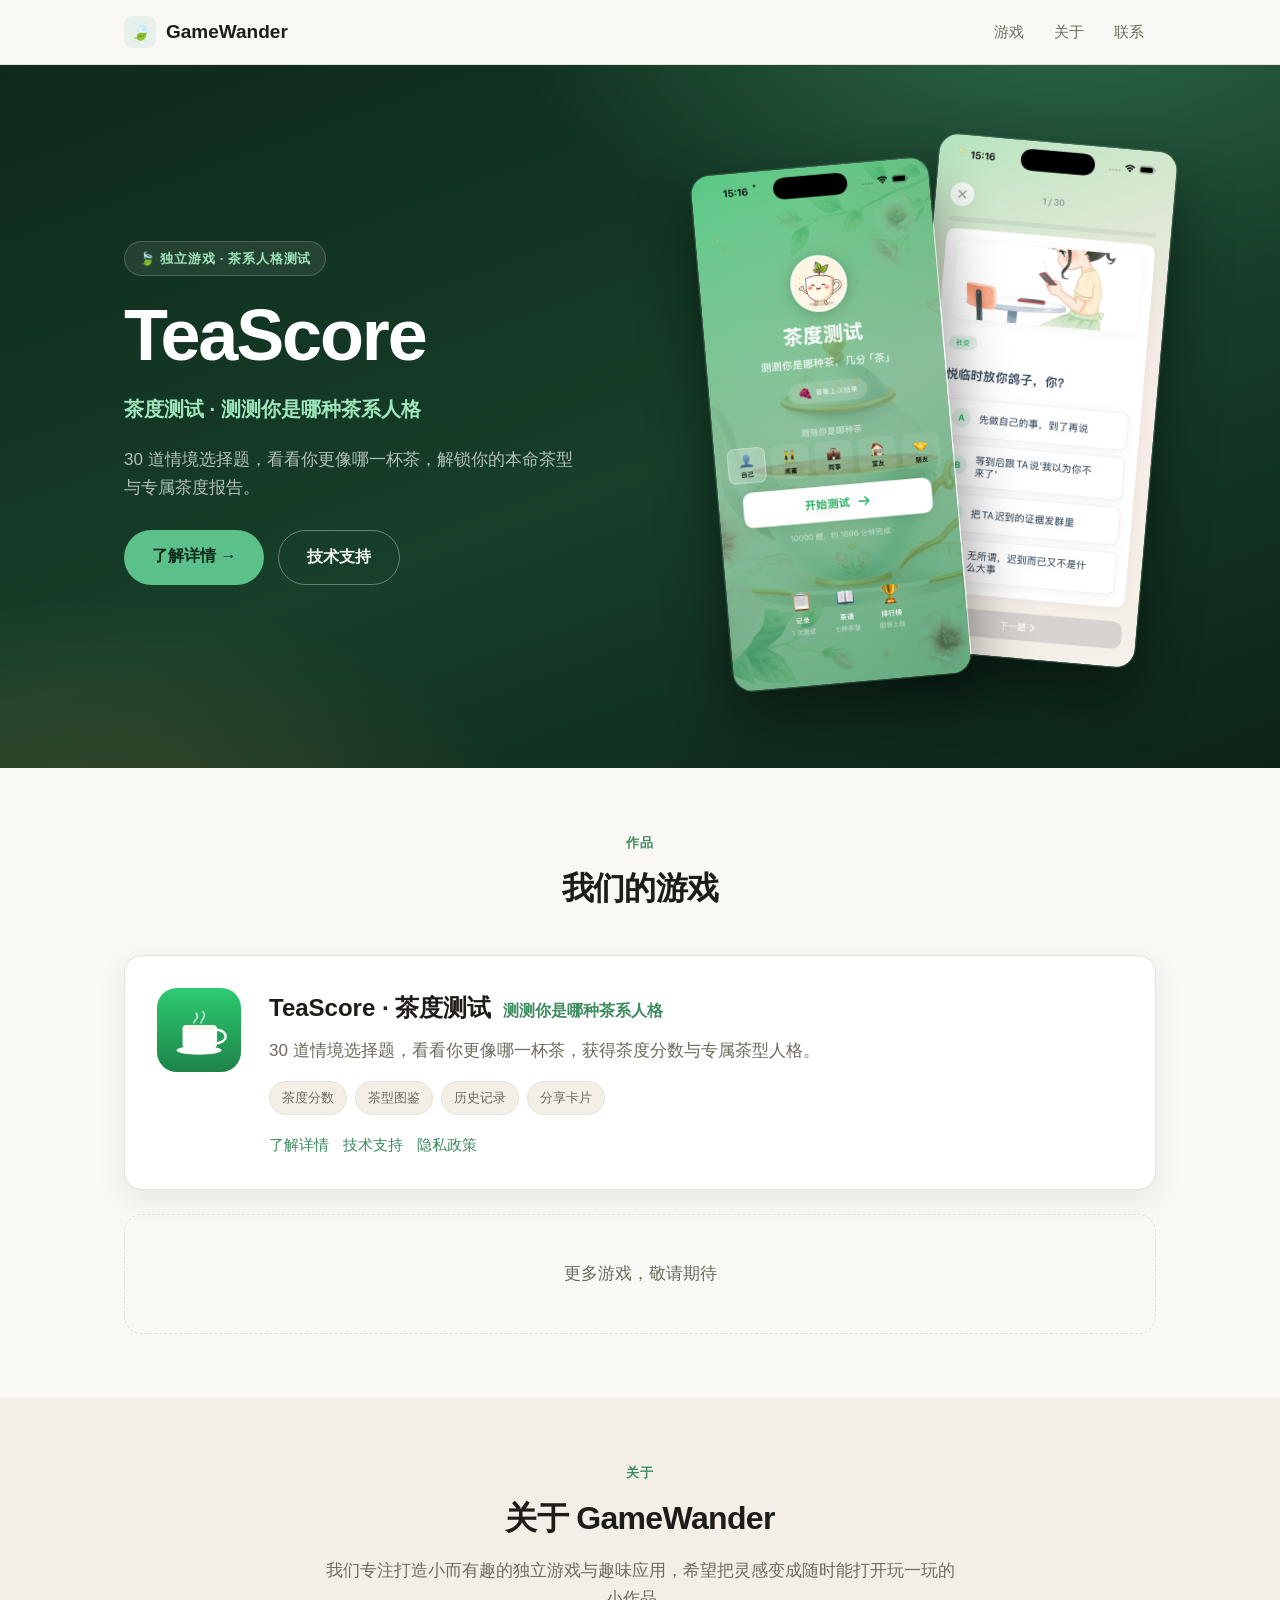
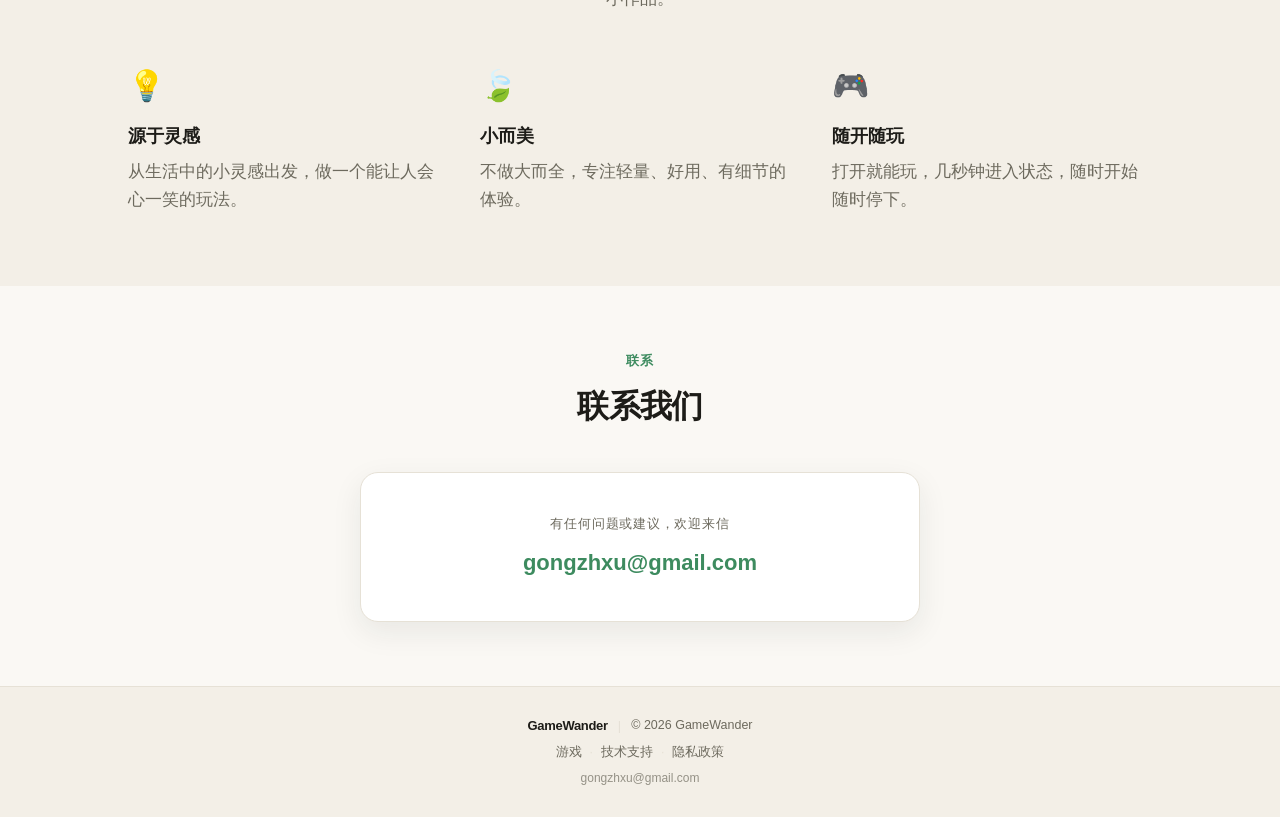
==== index.html @ 370c63c2 "feat: 首页改为游戏风格 hero（深色 + 双截图） Co-Authored-By: Claude <noreply@anthropic.com>" ====
<!DOCTYPE html>
<html lang="zh-Hans">
<head>
  <meta charset="UTF-8" />
  <meta name="viewport" content="width=device-width, initial-scale=1" />
  <title>GameWander · 小而有趣的独立游戏</title>
  <meta name="description" content="GameWander 是一支打造小而有趣独立游戏与趣味应用的工作室，随开随玩。" />
  <link rel="stylesheet" href="assets/style.css" />
  <link rel="icon" href="teascore/images/app-icon.png" />
</head>
<body>
  <header class="site-header">
    <div class="container nav-row">
      <a class="brand" href="./">
        <span class="mark">🍃</span>
        <span>GameWander</span>
      </a>
      <nav class="nav">
        <a href="#games" class="zh">游戏</a>
        <a href="#games" class="en">Games</a>
        <a href="#about" class="zh">关于</a>
        <a href="#about" class="en">About</a>
        <a href="#contact" class="zh">联系</a>
        <a href="#contact" class="en">Contact</a>
      </nav>
    </div>
  </header>

  <main>
    <section class="game-hero" id="top">
      <div class="container">
        <div class="game-hero-grid">
          <div class="game-hero-copy">
            <span class="badge zh">🍃 独立游戏 · 茶系人格测试</span>
            <span class="badge en">🍃 Indie game · Tea personality quiz</span>
            <h1>TeaScore</h1>
            <p class="tagline zh">茶度测试 · 测测你是哪种茶系人格</p>
            <p class="tagline en">Discover Your Tea Personality</p>
            <p class="sub zh">30 道情境选择题，看看你更像哪一杯茶，解锁你的本命茶型与专属茶度报告。</p>
            <p class="sub en">Answer 30 fun questions, find your tea type, and unlock your TeaScore report.</p>
            <div class="cta">
              <a class="btn zh" href="./teascore/">了解详情 →</a>
              <a class="btn en" href="./teascore/">Learn more →</a>
              <a class="btn ghost zh" href="./teascore/support/">技术支持</a>
              <a class="btn ghost en" href="./teascore/support/">Support</a>
            </div>
          </div>
          <div class="game-hero-visual">
            <img class="shot shot-a" src="teascore/images/screenshot1.png" alt="TeaScore 界面截图 1" loading="eager" />
            <img class="shot shot-b" src="teascore/images/screenshot2.png" alt="TeaScore 界面截图 2" loading="eager" />
          </div>
        </div>
      </div>
    </section>

    <section class="section" id="games">
      <div class="container">
        <div class="section-head">
          <div class="kicker zh">作品</div>
          <div class="kicker en">Games</div>
          <h2 class="zh">我们的游戏</h2>
          <h2 class="en">Our Games</h2>
        </div>

        <div class="games-grid">
          <div class="game-card">
            <a class="icon" href="./teascore/"><img src="teascore/images/app-icon.png" alt="TeaScore 应用图标" /></a>
            <div class="body">
              <a class="card-title" href="./teascore/">
                <div class="title-row">
                  <h3>TeaScore · 茶度测试</h3>
                  <span class="tagline zh">测测你是哪种茶系人格</span>
                  <span class="tagline en">Discover Your Tea Personality</span>
                </div>
              </a>
              <p class="desc zh">30 道情境选择题，看看你更像哪一杯茶，获得茶度分数与专属茶型人格。</p>
              <p class="desc en">Answer 30 situational questions to find your tea type and get your TeaScore.</p>
              <div class="chips">
                <span class="chip zh">茶度分数</span><span class="chip en">TeaScore</span>
                <span class="chip zh">茶型图鉴</span><span class="chip en">Tea gallery</span>
                <span class="chip zh">历史记录</span><span class="chip en">History</span>
                <span class="chip zh">分享卡片</span><span class="chip en">Share cards</span>
              </div>
              <div class="actions">
                <a href="./teascore/" class="zh">了解详情</a>
                <a href="./teascore/" class="en">Learn more</a>
                <a href="./teascore/support/" class="zh">技术支持</a>
                <a href="./teascore/support/" class="en">Support</a>
                <a href="./teascore/privacy/" class="zh">隐私政策</a>
                <a href="./teascore/privacy/" class="en">Privacy</a>
              </div>
            </div>
          </div>

          <div class="more-card">
            <span class="zh">更多游戏，敬请期待</span>
            <span class="en">More games coming soon</span>
          </div>
        </div>
      </div>
    </section>

    <section class="section alt" id="about">
      <div class="container">
        <div class="section-head">
          <div class="kicker zh">关于</div>
          <div class="kicker en">About</div>
          <h2 class="zh">关于 GameWander</h2>
          <h2 class="en">About GameWander</h2>
          <p class="zh">我们专注打造小而有趣的独立游戏与趣味应用，希望把灵感变成随时能打开玩一玩的小作品。</p>
          <p class="en">We make small, playful indie games and fun apps — little ideas you can open up and enjoy anytime.</p>
        </div>
        <div class="about-grid">
          <div class="about-item">
            <div class="em">💡</div>
            <h3 class="zh">源于灵感</h3>
            <h3 class="en">From sparks</h3>
            <p class="zh">从生活中的小灵感出发，做一个能让人会心一笑的玩法。</p>
            <p class="en">Every game starts from a small everyday spark.</p>
          </div>
          <div class="about-item">
            <div class="em">🍃</div>
            <h3 class="zh">小而美</h3>
            <h3 class="en">Small &amp; crafted</h3>
            <p class="zh">不做大而全，专注轻量、好用、有细节的体验。</p>
            <p class="en">Lightweight, focused experiences with an eye for detail.</p>
          </div>
          <div class="about-item">
            <div class="em">🎮</div>
            <h3 class="zh">随开随玩</h3>
            <h3 class="en">Play anytime</h3>
            <p class="zh">打开就能玩，几秒钟进入状态，随时开始随时停下。</p>
            <p class="en">Jump in within seconds, whenever and wherever you like.</p>
          </div>
        </div>
      </div>
    </section>

    <section class="section" id="contact">
      <div class="container">
        <div class="section-head">
          <div class="kicker zh">联系</div>
          <div class="kicker en">Contact</div>
          <h2 class="zh">联系我们</h2>
          <h2 class="en">Get in touch</h2>
        </div>
        <div class="contact-card">
          <div class="label zh">有任何问题或建议，欢迎来信</div>
          <div class="label en">Questions or feedback? Drop us a line</div>
          <a href="mailto:gongzhxu@gmail.com">gongzhxu@gmail.com</a>
        </div>
      </div>
    </section>
  </main>

  <footer class="site-footer">
    <div class="container footer-inner">
      <div class="footer-row">
        <span class="footer-brand">GameWander</span>
        <span class="footer-sep">|</span>
        <span class="footer-copy">© 2026 GameWander</span>
      </div>
      <div class="footer-links">
        <a href="./teascore/" class="zh">游戏</a><a href="./teascore/" class="en">Games</a>
        <span class="footer-dot">·</span>
        <a href="./teascore/support/" class="zh">技术支持</a><a href="./teascore/support/" class="en">Support</a>
        <span class="footer-dot">·</span>
        <a href="./teascore/privacy/" class="zh">隐私政策</a><a href="./teascore/privacy/" class="en">Privacy</a>
      </div>
      <div class="footer-meta">
        <a href="mailto:gongzhxu@gmail.com">gongzhxu@gmail.com</a>
      </div>
    </div>
  </footer>

  <script>
    (function () {
      if (new URLSearchParams(location.search).get("lang") === "en") {
        document.documentElement.lang = "en";
      }
    })();
  </script>
</body>
</html>
---- assets/style.css ----
:root {
  --bg: #faf8f4;
  --bg-alt: #f3efe7;
  --fg: #1d1c18;
  --muted: #6d6a5e;
  --accent: #3d8b5f;
  --accent-strong: #2f6b49;
  --accent-soft: #e7f0ea;
  --warm: #d98a3d;
  --card: #ffffff;
  --border: #e6e1d6;
  --shadow: 0 10px 30px rgba(31, 41, 34, 0.08);
}

@media (prefers-color-scheme: dark) {
  :root {
    --bg: #141412;
    --bg-alt: #1a1a17;
    --fg: #eae7df;
    --muted: #a3a094;
    --accent: #5cc08a;
    --accent-strong: #79d3a0;
    --accent-soft: #1d2b22;
    --warm: #e0a05c;
    --card: #1c1c18;
    --border: #2c2b25;
    --shadow: 0 10px 30px rgba(0, 0, 0, 0.4);
  }
}

* { box-sizing: border-box; }
html { -webkit-text-size-adjust: 100%; scroll-behavior: smooth; }

body {
  margin: 0;
  display: flex;
  flex-direction: column;
  min-height: 100vh;
  background: var(--bg);
  color: var(--fg);
  font-family: -apple-system, BlinkMacSystemFont, "Segoe UI", "PingFang SC",
    "Hiragino Sans GB", "Microsoft YaHei", "Helvetica Neue", Arial, sans-serif;
  line-height: 1.65;
  font-size: 17px;
}

a { color: var(--accent); text-decoration: none; }
a:hover { text-decoration: underline; }

main { flex: 1 0 auto; }

.container { max-width: 1080px; margin: 0 auto; padding: 0 24px; }

/* 语言切换：默认中文，?lang=en 显示英文 */
html:not([lang="en"]) .en { display: none; }
html[lang="en"] .zh { display: none; }
[hidden] { display: none !important; }

/* ===== 顶部导航 ===== */
.site-header {
  position: sticky;
  top: 0;
  z-index: 20;
  background: color-mix(in srgb, var(--bg) 82%, transparent);
  -webkit-backdrop-filter: blur(10px);
  backdrop-filter: blur(10px);
  border-bottom: 1px solid var(--border);
}
.nav-row {
  display: flex;
  align-items: center;
  justify-content: space-between;
  height: 64px;
}
.brand {
  display: inline-flex;
  align-items: center;
  gap: 10px;
  font-weight: 700;
  font-size: 19px;
  color: var(--fg);
}
.brand:hover { text-decoration: none; }
.brand .mark {
  width: 32px; height: 32px;
  border-radius: 9px;
  background: var(--accent-soft);
  display: inline-flex;
  align-items: center;
  justify-content: center;
  font-size: 17px;
}
.nav { display: flex; align-items: center; gap: 6px; }
.nav a {
  color: var(--muted);
  font-size: 15px;
  font-weight: 500;
  padding: 8px 12px;
  border-radius: 8px;
}
.nav a:hover { color: var(--fg); background: var(--bg-alt); text-decoration: none; }

/* ===== Hero ===== */
.hero {
  position: relative;
  padding: 80px 0 64px;
  text-align: center;
  overflow: hidden;
  background:
    radial-gradient(1000px 420px at 50% -12%, var(--accent-soft), transparent 70%);
}
.hero .eyebrow {
  display: inline-block;
  margin-bottom: 18px;
  padding: 6px 14px;
  border: 1px solid var(--border);
  border-radius: 999px;
  background: var(--card);
  color: var(--accent);
  font-size: 13px;
  font-weight: 600;
  letter-spacing: 0.08em;
  text-transform: uppercase;
}
.hero h1 {
  margin: 0 0 16px;
  font-size: clamp(40px, 7vw, 66px);
  line-height: 1.08;
  letter-spacing: -0.03em;
  font-weight: 800;
}
.hero .sub {
  margin: 0 auto;
  max-width: 600px;
  color: var(--muted);
  font-size: 19px;
}
.hero .cta { margin-top: 30px; }
.btn {
  display: inline-block;
  padding: 13px 28px;
  border-radius: 999px;
  background: var(--accent);
  color: #fff;
  font-weight: 600;
  font-size: 16px;
  transition: transform 0.12s ease, background 0.12s ease;
}
.btn:hover { background: var(--accent-strong); text-decoration: none; transform: translateY(-1px); }
.btn.ghost {
  background: transparent;
  color: var(--fg);
  border: 1px solid var(--border);
}
.btn.ghost:hover { background: var(--bg-alt); }

/* 产品页 hero */
.app-hero .app-icon {
  width: 120px; height: 120px;
  border-radius: 28px;
  box-shadow: var(--shadow);
  margin: 0 auto 24px;
  display: block;
}
.app-hero h1 { font-size: clamp(34px, 5vw, 48px); }
.app-hero .tagline { color: var(--accent); font-weight: 600; font-size: 18px; margin: 0 0 12px; }

/* ===== 游戏风格 Hero（首页） ===== */
.game-hero {
  position: relative;
  padding: 88px 0 96px;
  color: #eef5ef;
  background:
    radial-gradient(900px 480px at 82% -12%, rgba(92, 192, 138, 0.4), transparent 62%),
    radial-gradient(700px 400px at 8% 110%, rgba(217, 138, 61, 0.18), transparent 60%),
    linear-gradient(160deg, #0e2a1b 0%, #173f2a 55%, #0c2418 100%);
  overflow: hidden;
}
.game-hero-grid {
  display: grid;
  grid-template-columns: 1.1fr 0.9fr;
  gap: 48px;
  align-items: center;
}
.game-hero-copy .badge {
  display: inline-block;
  padding: 6px 14px;
  border-radius: 999px;
  background: rgba(255, 255, 255, 0.08);
  border: 1px solid rgba(255, 255, 255, 0.18);
  color: #9fe6bb;
  font-size: 13px;
  font-weight: 600;
  letter-spacing: 0.06em;
  margin-bottom: 22px;
}
.game-hero-copy h1 {
  margin: 0 0 12px;
  font-size: clamp(44px, 6vw, 72px);
  line-height: 1.04;
  letter-spacing: -0.03em;
  font-weight: 900;
  color: #ffffff;
}
.game-hero-copy .tagline {
  color: #9fe6bb;
  font-size: 20px;
  font-weight: 600;
}
.game-hero-copy .sub {
  margin: 14px 0 28px;
  color: rgba(238, 245, 239, 0.72);
  font-size: 17px;
  max-width: 460px;
}
.game-hero-copy .cta {
  display: flex;
  gap: 14px;
  flex-wrap: wrap;
}
.game-hero .btn {
  background: #5cc08a;
  color: #0e2a1b;
}
.game-hero .btn:hover { background: #79d3a0; }
.game-hero .btn.ghost {
  color: #eef5ef;
  border-color: rgba(255, 255, 255, 0.35);
  background: transparent;
}
.game-hero .btn.ghost:hover { background: rgba(255, 255, 255, 0.08); color: #eef5ef; }
.game-hero-visual {
  position: relative;
  display: flex;
  justify-content: center;
  align-items: center;
}
.game-hero-visual .shot {
  width: 240px;
  height: auto;
  border-radius: 20px;
  border: 1px solid rgba(255, 255, 255, 0.14);
  box-shadow: 0 30px 60px rgba(0, 0, 0, 0.45);
}
.game-hero-visual .shot-a { transform: rotate(-5deg) translateY(12px); z-index: 1; }
.game-hero-visual .shot-b { transform: rotate(5deg) translateY(-12px); margin-left: -34px; }

@media (max-width: 800px) {
  .game-hero-grid { grid-template-columns: 1fr; }
  .game-hero-visual { display: none; }
}

/* ===== 区块通用 ===== */
.section { padding: 64px 0; }
.section.alt { background: var(--bg-alt); }
.section-head { text-align: center; max-width: 640px; margin: 0 auto 40px; }
.section-head .kicker {
  color: var(--accent);
  font-size: 13px;
  font-weight: 600;
  letter-spacing: 0.1em;
  text-transform: uppercase;
}
.section-head h2 {
  margin: 8px 0 12px;
  font-size: 32px;
  letter-spacing: -0.02em;
}
.section-head p { margin: 0; color: var(--muted); }

/* ===== 作品 / 游戏卡片 ===== */
.games-grid {
  display: grid;
  gap: 24px;
}
.game-card {
  display: flex;
  gap: 28px;
  align-items: flex-start;
  padding: 32px;
  border: 1px solid var(--border);
  border-radius: 18px;
  background: var(--card);
  box-shadow: var(--shadow);
  transition: transform 0.15s ease, box-shadow 0.15s ease;
}
.game-card:hover { transform: translateY(-3px); text-decoration: none; }
.game-card .icon {
  flex: 0 0 auto;
  width: 84px; height: 84px;
  border-radius: 20px;
  background: var(--accent-soft);
  display: flex;
  align-items: center;
  justify-content: center;
  font-size: 44px;
}
.game-card .body { flex: 1 1 auto; }
.game-card .title-row { display: flex; align-items: baseline; gap: 12px; flex-wrap: wrap; }
.game-card h3 { margin: 0; font-size: 24px; color: var(--fg); }
.game-card .tagline { color: var(--accent); font-weight: 600; font-size: 16px; }
.card-title { display: block; color: inherit; }
.card-title:hover { text-decoration: none; }
.card-title:hover h3 { color: var(--accent); }
.game-card .desc { margin: 10px 0 16px; color: var(--muted); }
.chips { display: flex; flex-wrap: wrap; gap: 8px; margin-bottom: 18px; }
.chip {
  padding: 5px 12px;
  border-radius: 999px;
  background: var(--bg-alt);
  border: 1px solid var(--border);
  font-size: 13px;
  color: var(--muted);
}
.game-card .actions { display: flex; flex-wrap: wrap; gap: 14px; font-size: 15px; }
.game-card .arrow { align-self: center; color: var(--muted); font-size: 22px; }
.game-card .icon img { width: 100%; height: 100%; border-radius: 20px; object-fit: cover; display: block; }

/* ===== 截图画廊 ===== */
.shots {
  display: grid;
  grid-template-columns: repeat(auto-fit, minmax(220px, 1fr));
  gap: 20px;
  margin: 24px 0;
}
.shot { margin: 0; }
.shot img {
  display: block;
  width: 100%;
  height: auto;
  border-radius: 16px;
  border: 1px solid var(--border);
  box-shadow: var(--shadow);
}
.shot figcaption {
  margin-top: 8px;
  color: var(--muted);
  font-size: 14px;
  text-align: center;
}

.more-card {
  display: flex;
  align-items: center;
  justify-content: center;
  padding: 28px;
  border: 1px dashed var(--border);
  border-radius: 18px;
  color: var(--muted);
  text-align: center;
  min-height: 120px;
}

/* ===== 关于 ===== */
.about-grid {
  display: grid;
  grid-template-columns: repeat(auto-fit, minmax(240px, 1fr));
  gap: 24px;
}
.about-item { padding: 8px 4px; }
.about-item .em { font-size: 30px; margin-bottom: 12px; }
.about-item h3 { margin: 0 0 6px; font-size: 18px; }
.about-item p { margin: 0; color: var(--muted); }

/* ===== 联系（首页大卡片） ===== */
.contact-card {
  max-width: 560px;
  margin: 0 auto;
  padding: 40px;
  border: 1px solid var(--border);
  border-radius: 18px;
  background: var(--card);
  box-shadow: var(--shadow);
  text-align: center;
}
.contact-card .label {
  font-size: 13px;
  text-transform: uppercase;
  letter-spacing: 0.06em;
  color: var(--muted);
  margin-bottom: 10px;
}
.contact-card a { font-size: 22px; font-weight: 700; word-break: break-all; }

/* 内容页内的联系邮箱框（紧凑） */
.contact-box {
  margin: 24px 0;
  padding: 18px 20px;
  border: 1px solid var(--border);
  border-radius: 12px;
  background: var(--card);
}
.contact-box .label {
  font-size: 13px;
  text-transform: uppercase;
  letter-spacing: 0.06em;
  color: var(--muted);
  margin-bottom: 6px;
}
.contact-box a { font-size: 18px; font-weight: 600; }

/* ===== 页脚（紧凑居中，sticky 底部） ===== */
.site-footer {
  flex-shrink: 0;
  border-top: 1px solid var(--border);
  background: var(--bg-alt);
  padding: 28px 24px;
  color: var(--muted);
  font-size: 13px;
}
.footer-inner {
  max-width: 1080px;
  margin: 0 auto;
  display: flex;
  flex-direction: column;
  align-items: center;
  gap: 6px;
}
.footer-row {
  display: flex;
  align-items: center;
  justify-content: center;
  flex-wrap: wrap;
  gap: 10px;
}
.footer-brand { font-weight: 700; color: var(--fg); letter-spacing: -0.3px; }
.footer-sep { color: var(--border); }
.footer-copy { font-size: 12.5px; }
.footer-links {
  display: flex;
  align-items: center;
  gap: 8px;
  font-size: 12.5px;
}
.footer-dot { color: var(--border); }
.footer-meta { font-size: 12px; opacity: 0.7; }
.site-footer a { color: var(--muted); text-decoration: none; transition: color 0.15s; }
.site-footer a:hover { color: var(--accent); text-decoration: underline; }

/* ===== 内容页（support / privacy / teascore 产品页） ===== */
.page { padding: 32px 0 48px; }
.page .container { max-width: 760px; }
.page h1 {
  margin: 0 0 8px;
  font-size: 32px;
  line-height: 1.25;
  letter-spacing: -0.01em;
}
.page .lede { color: var(--muted); margin: 0 0 28px; }
.page h2 { margin: 32px 0 10px; font-size: 20px; }
.page h3 { margin: 24px 0 8px; font-size: 17px; }
.page p { margin: 0 0 14px; }
.page ul, .page ol { margin: 0 0 16px; padding-left: 22px; }
.page li { margin: 6px 0; }
.page .updated { color: var(--muted); font-size: 14px; }

.faq { list-style: none; padding-left: 0; }
.faq li {
  margin: 0 0 14px;
  padding: 16px 18px;
  border: 1px solid var(--border);
  border-radius: 12px;
  background: var(--card);
}
.faq .q { font-weight: 600; margin-bottom: 4px; }
.faq .a { color: var(--muted); margin: 0; }

.backlink { font-size: 14px; color: var(--muted); }

@media (max-width: 640px) {
  .nav { gap: 2px; }
  .nav a { padding: 8px 8px; font-size: 14px; }
  .hero { padding: 56px 0 48px; }
  .game-card { flex-direction: column; padding: 24px; }
  .game-card .icon { width: 64px; height: 64px; font-size: 34px; }
  .game-card .arrow { display: none; }
  .section { padding: 48px 0; }
  .contact-card { padding: 28px 20px; }
  .contact-card a { font-size: 18px; }
  .page h1 { font-size: 26px; }
}
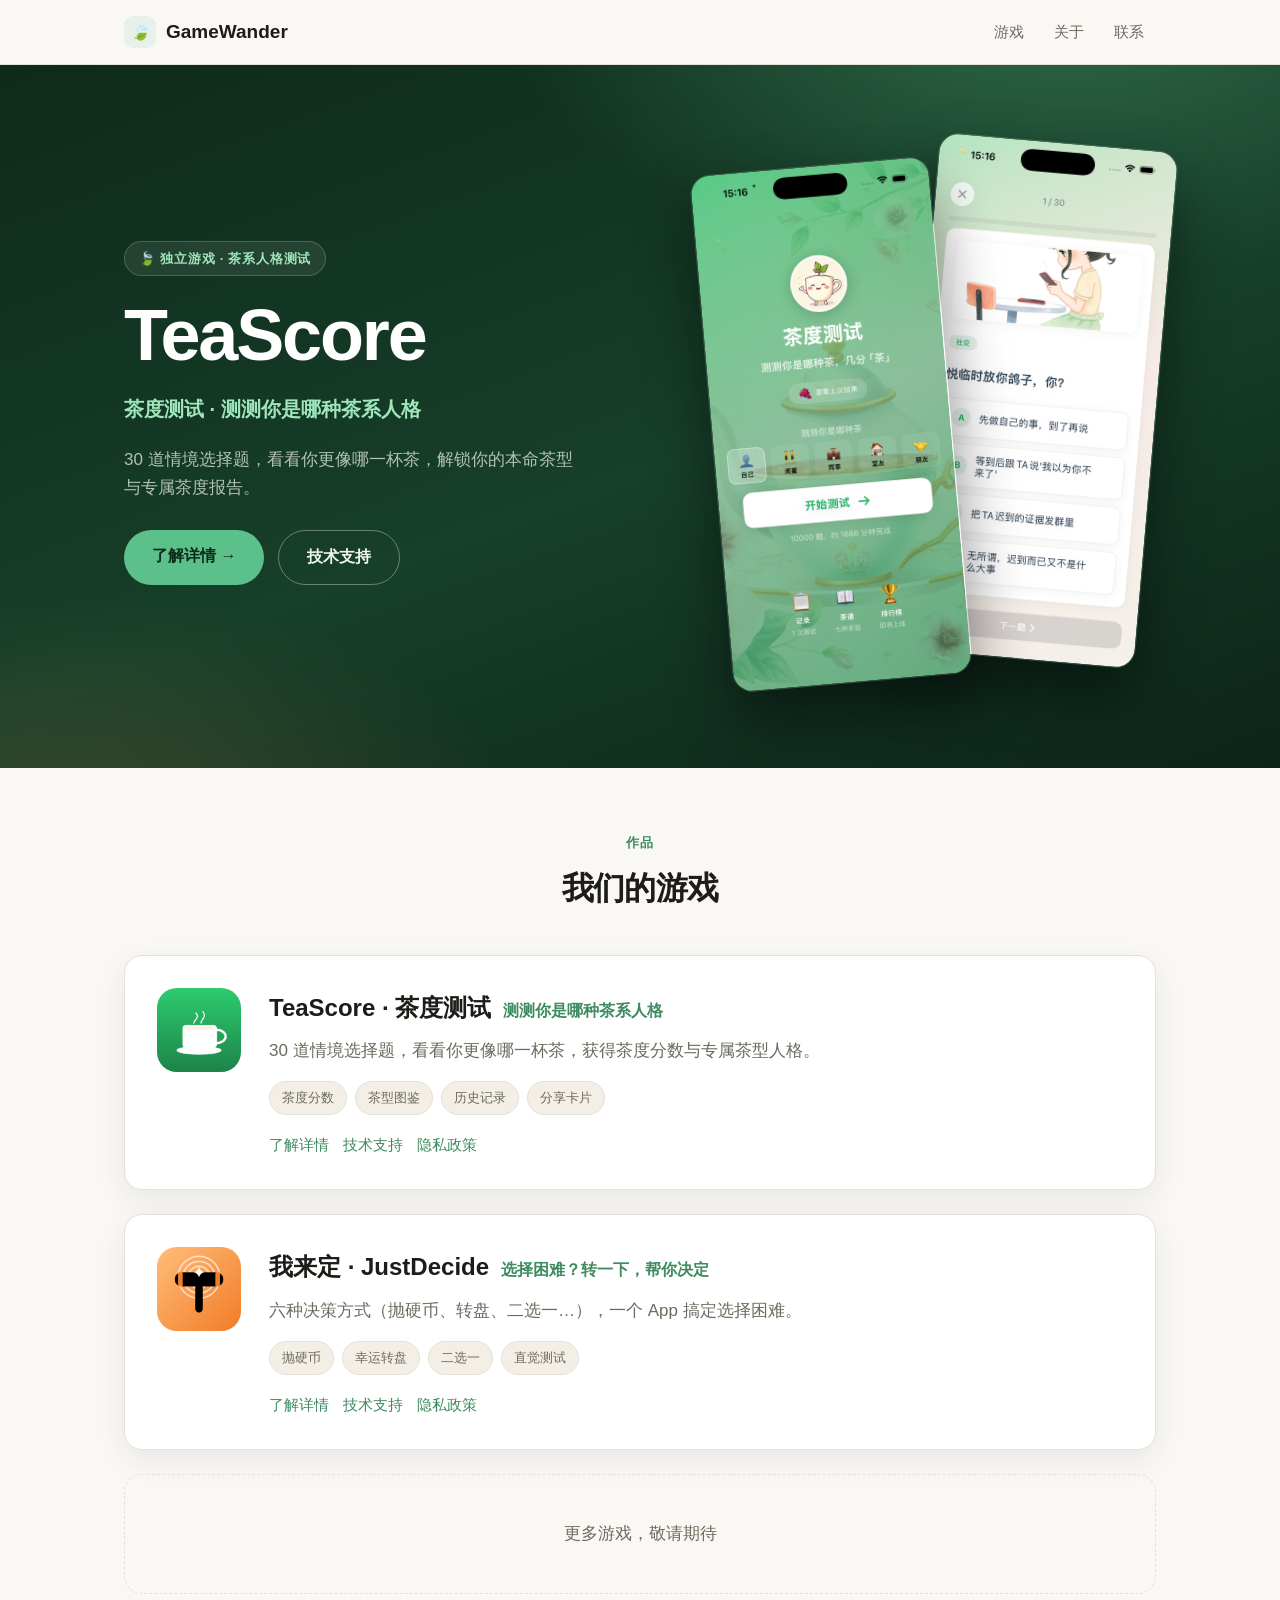
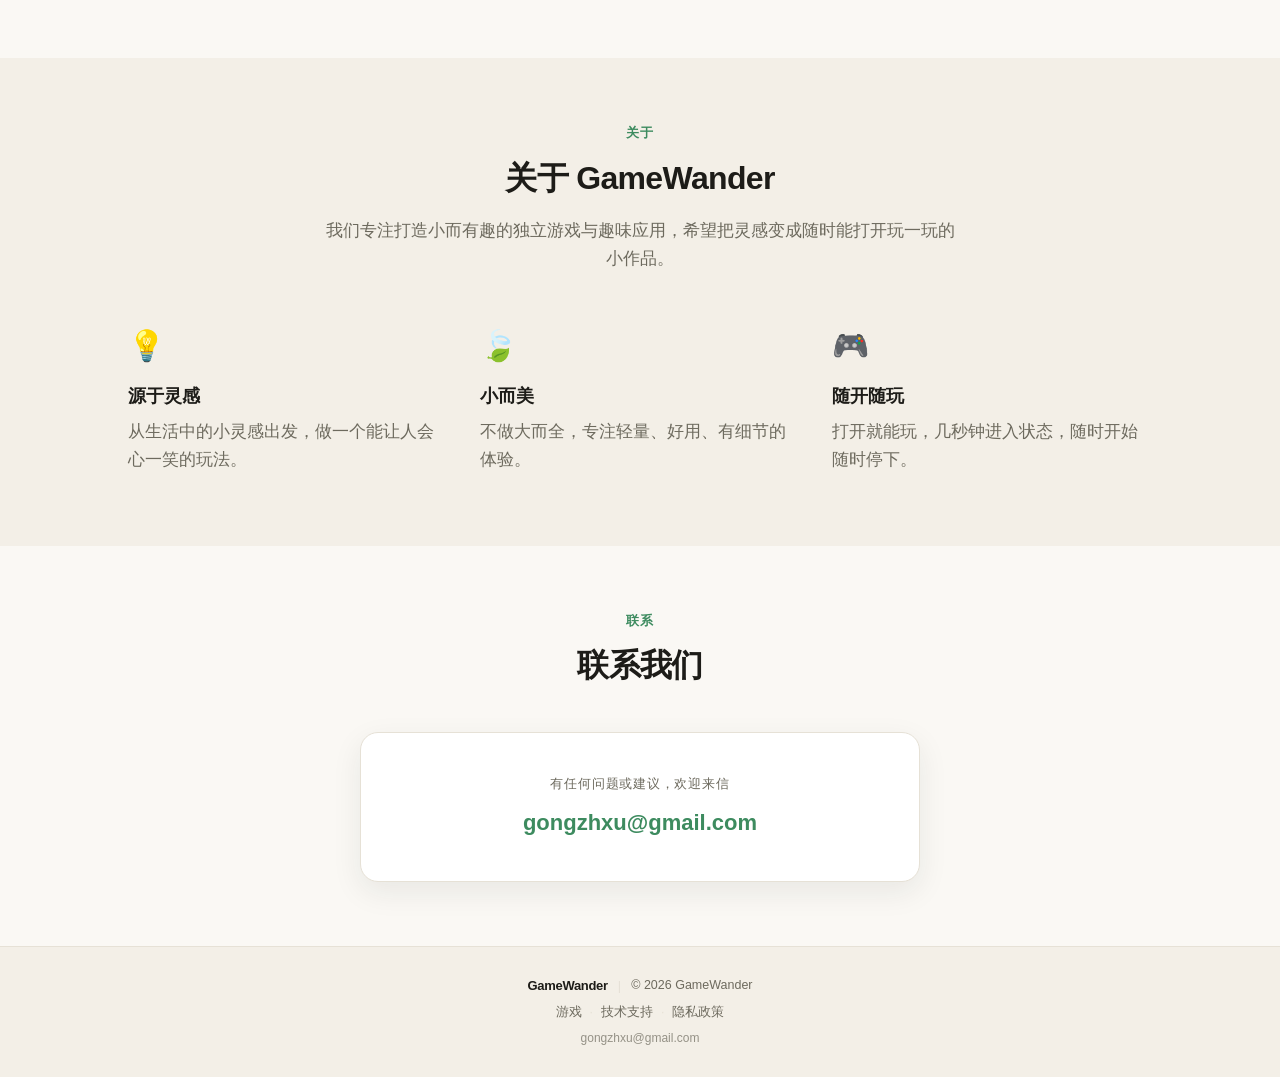
==== commit c6b930e7: "新增「我来定 JustDecide」介绍页与支持/隐私页面 - justdecide/ 新增介绍页、技术支持、隐私政策（双语 ?lang=en） - 首页 game-card 加入我来定 - READ" ====
--- a/index.html
+++ b/index.html
@@ -92,6 +92,35 @@
             </div>
           </div>
 
+          <div class="game-card">
+            <a class="icon" href="./justdecide/"><img src="justdecide/images/app-icon.png" alt="我来定 应用图标" /></a>
+            <div class="body">
+              <a class="card-title" href="./justdecide/">
+                <div class="title-row">
+                  <h3>我来定 · JustDecide</h3>
+                  <span class="tagline zh">选择困难？转一下，帮你决定</span>
+                  <span class="tagline en">Torn? Just Decide.</span>
+                </div>
+              </a>
+              <p class="desc zh">六种决策方式（抛硬币、转盘、二选一…），一个 App 搞定选择困难。</p>
+              <p class="desc en">Six ways to decide — coin flip, wheel, this-or-that — all in one app.</p>
+              <div class="chips">
+                <span class="chip zh">抛硬币</span><span class="chip en">Coin Flip</span>
+                <span class="chip zh">幸运转盘</span><span class="chip en">Lucky Wheel</span>
+                <span class="chip zh">二选一</span><span class="chip en">This or That</span>
+                <span class="chip zh">直觉测试</span><span class="chip en">Intuition Test</span>
+              </div>
+              <div class="actions">
+                <a href="./justdecide/" class="zh">了解详情</a>
+                <a href="./justdecide/" class="en">Learn more</a>
+                <a href="./justdecide/support/" class="zh">技术支持</a>
+                <a href="./justdecide/support/" class="en">Support</a>
+                <a href="./justdecide/privacy/" class="zh">隐私政策</a>
+                <a href="./justdecide/privacy/" class="en">Privacy</a>
+              </div>
+            </div>
+          </div>
+
           <div class="more-card">
             <span class="zh">更多游戏，敬请期待</span>
             <span class="en">More games coming soon</span>
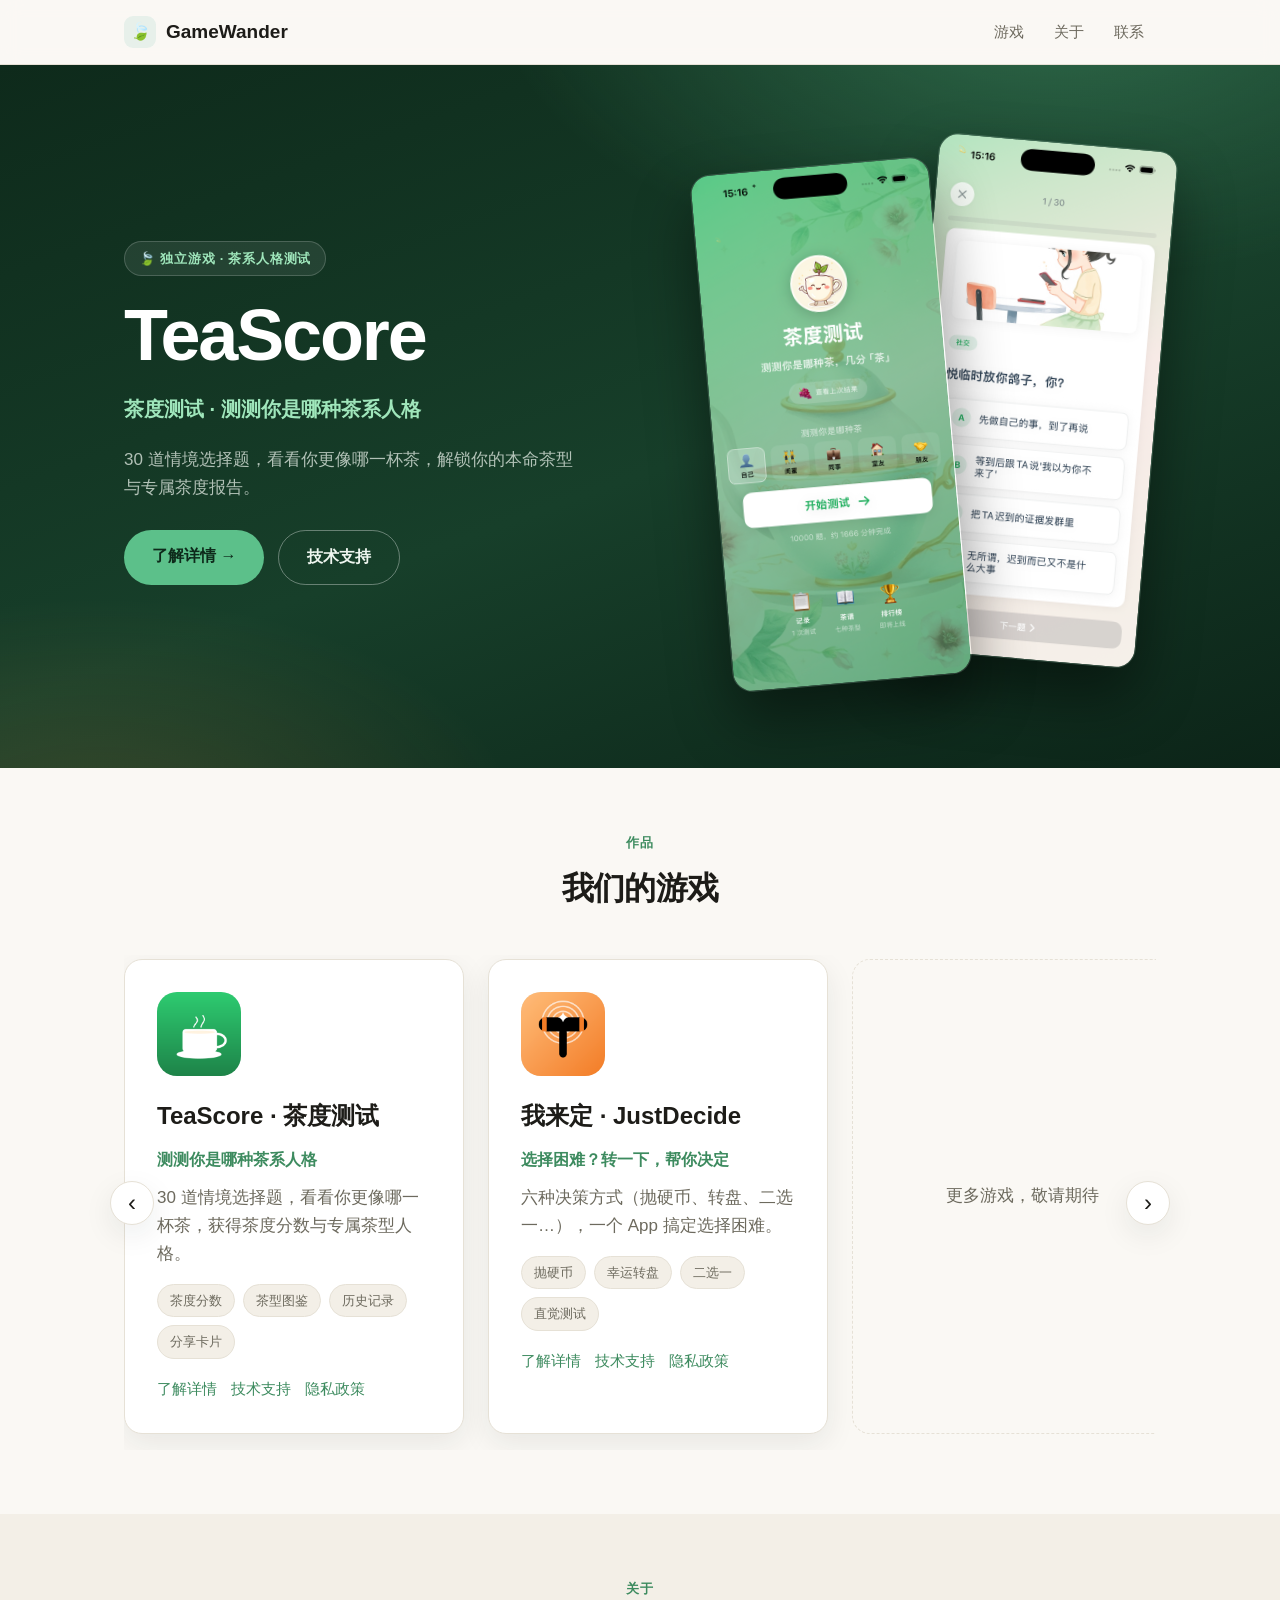
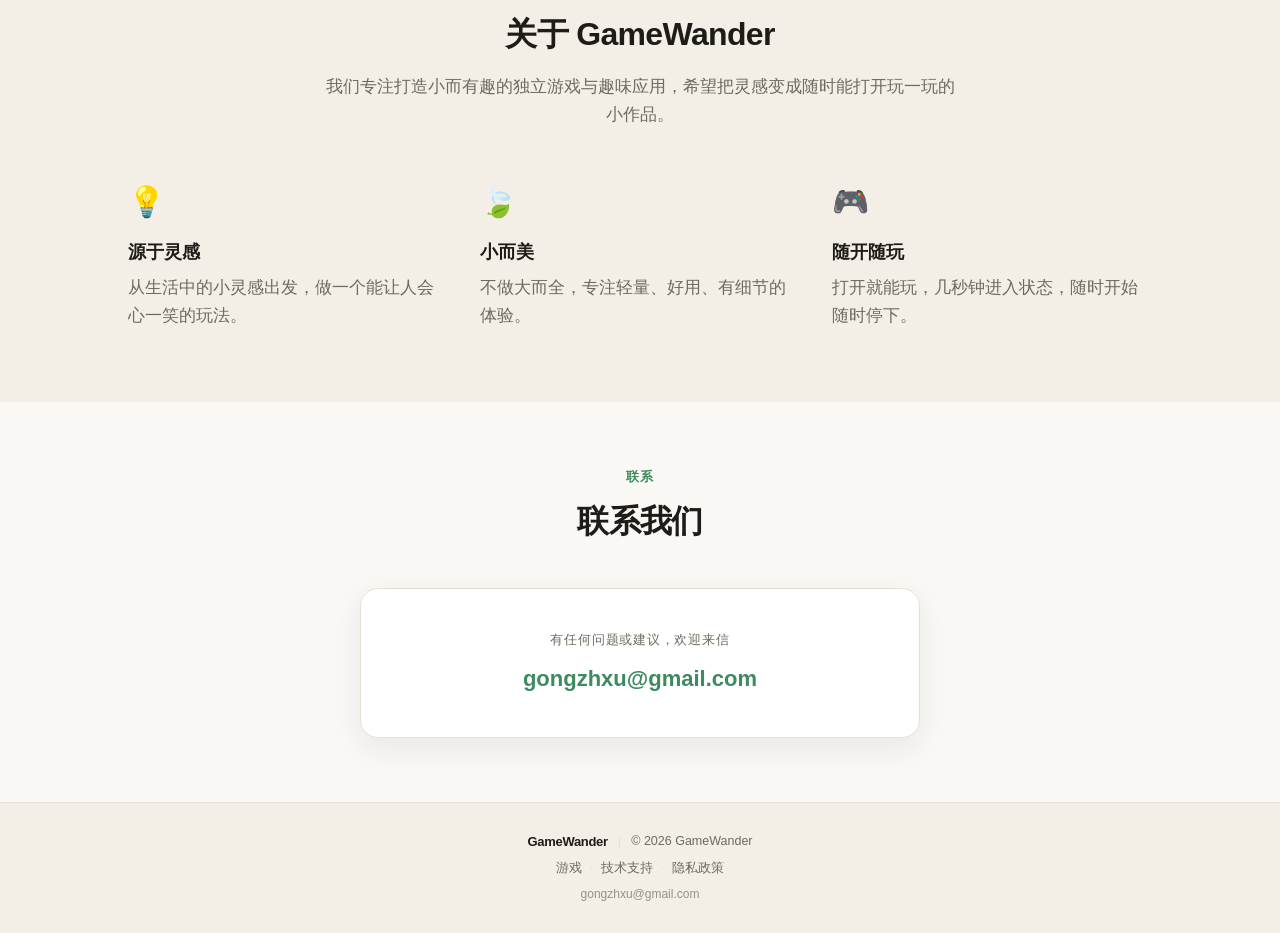
==== commit 9d9cd60c: "首页游戏卡片左右翻动 + 我来定介绍页加界面截图 - 首页「我们的游戏」改为横向滚动 + 左右箭头（scroll-snap） - justdecide 介绍页新增「界面预览」三张截图 - 截图缩小到 " ====
--- a/index.html
+++ b/index.html
@@ -62,7 +62,8 @@
           <h2 class="en">Our Games</h2>
         </div>
 
-        <div class="games-grid">
+        <div class="games-carousel">
+          <div class="games-grid" id="gamesGrid">
           <div class="game-card">
             <a class="icon" href="./teascore/"><img src="teascore/images/app-icon.png" alt="TeaScore 应用图标" /></a>
             <div class="body">
@@ -125,6 +126,10 @@
             <span class="zh">更多游戏，敬请期待</span>
             <span class="en">More games coming soon</span>
           </div>
+          </div>
+
+          <button class="carousel-btn prev" type="button" aria-label="上一页">‹</button>
+          <button class="carousel-btn next" type="button" aria-label="下一页">›</button>
         </div>
       </div>
     </section>
@@ -209,5 +214,19 @@
       }
     })();
   </script>
+  <script>
+    (function () {
+      var grid = document.getElementById("gamesGrid");
+      if (!grid) return;
+      var prev = document.querySelector(".carousel-btn.prev");
+      var next = document.querySelector(".carousel-btn.next");
+      var step = function () {
+        var card = grid.querySelector(".game-card, .more-card");
+        return card ? card.offsetWidth + 24 : 340;
+      };
+      prev.addEventListener("click", function () { grid.scrollBy({ left: -step(), behavior: "smooth" }); });
+      next.addEventListener("click", function () { grid.scrollBy({ left: step(), behavior: "smooth" }); });
+    })();
+  </script>
 </body>
 </html>
--- a/assets/style.css
+++ b/assets/style.css
@@ -269,13 +269,22 @@
 .section-head p { margin: 0; color: var(--muted); }
 
 /* ===== 作品 / 游戏卡片 ===== */
+.games-carousel { position: relative; }
 .games-grid {
-  display: grid;
+  display: flex;
   gap: 24px;
-}
+  overflow-x: auto;
+  scroll-snap-type: x mandatory;
+  padding: 4px 4px 16px;
+  scrollbar-width: none;
+}
+.games-grid::-webkit-scrollbar { display: none; }
 .game-card {
-  display: flex;
-  gap: 28px;
+  flex: 0 0 340px;
+  scroll-snap-align: start;
+  display: flex;
+  flex-direction: column;
+  gap: 20px;
   align-items: flex-start;
   padding: 32px;
   border: 1px solid var(--border);
@@ -340,7 +349,10 @@
 }
 
 .more-card {
-  display: flex;
+  flex: 0 0 340px;
+  scroll-snap-align: start;
+  display: flex;
+  flex-direction: column;
   align-items: center;
   justify-content: center;
   padding: 28px;
@@ -348,8 +360,33 @@
   border-radius: 18px;
   color: var(--muted);
   text-align: center;
-  min-height: 120px;
-}
+  min-height: 200px;
+}
+
+/* 游戏左右翻动箭头 */
+.carousel-btn {
+  position: absolute;
+  top: 50%;
+  transform: translateY(-50%);
+  z-index: 10;
+  width: 44px;
+  height: 44px;
+  border-radius: 50%;
+  border: 1px solid var(--border);
+  background: var(--card);
+  color: var(--fg);
+  font-size: 24px;
+  line-height: 1;
+  cursor: pointer;
+  box-shadow: var(--shadow);
+  display: flex;
+  align-items: center;
+  justify-content: center;
+  transition: background 0.15s ease, color 0.15s ease;
+}
+.carousel-btn:hover { background: var(--accent); color: #fff; border-color: var(--accent); }
+.carousel-btn.prev { left: -14px; }
+.carousel-btn.next { right: -14px; }
 
 /* ===== 关于 ===== */
 .about-grid {
@@ -471,7 +508,8 @@
   .nav { gap: 2px; }
   .nav a { padding: 8px 8px; font-size: 14px; }
   .hero { padding: 56px 0 48px; }
-  .game-card { flex-direction: column; padding: 24px; }
+  .game-card { flex-direction: column; padding: 24px; flex-basis: 280px; }
+  .more-card { flex-basis: 280px; }
   .game-card .icon { width: 64px; height: 64px; font-size: 34px; }
   .game-card .arrow { display: none; }
   .section { padding: 48px 0; }
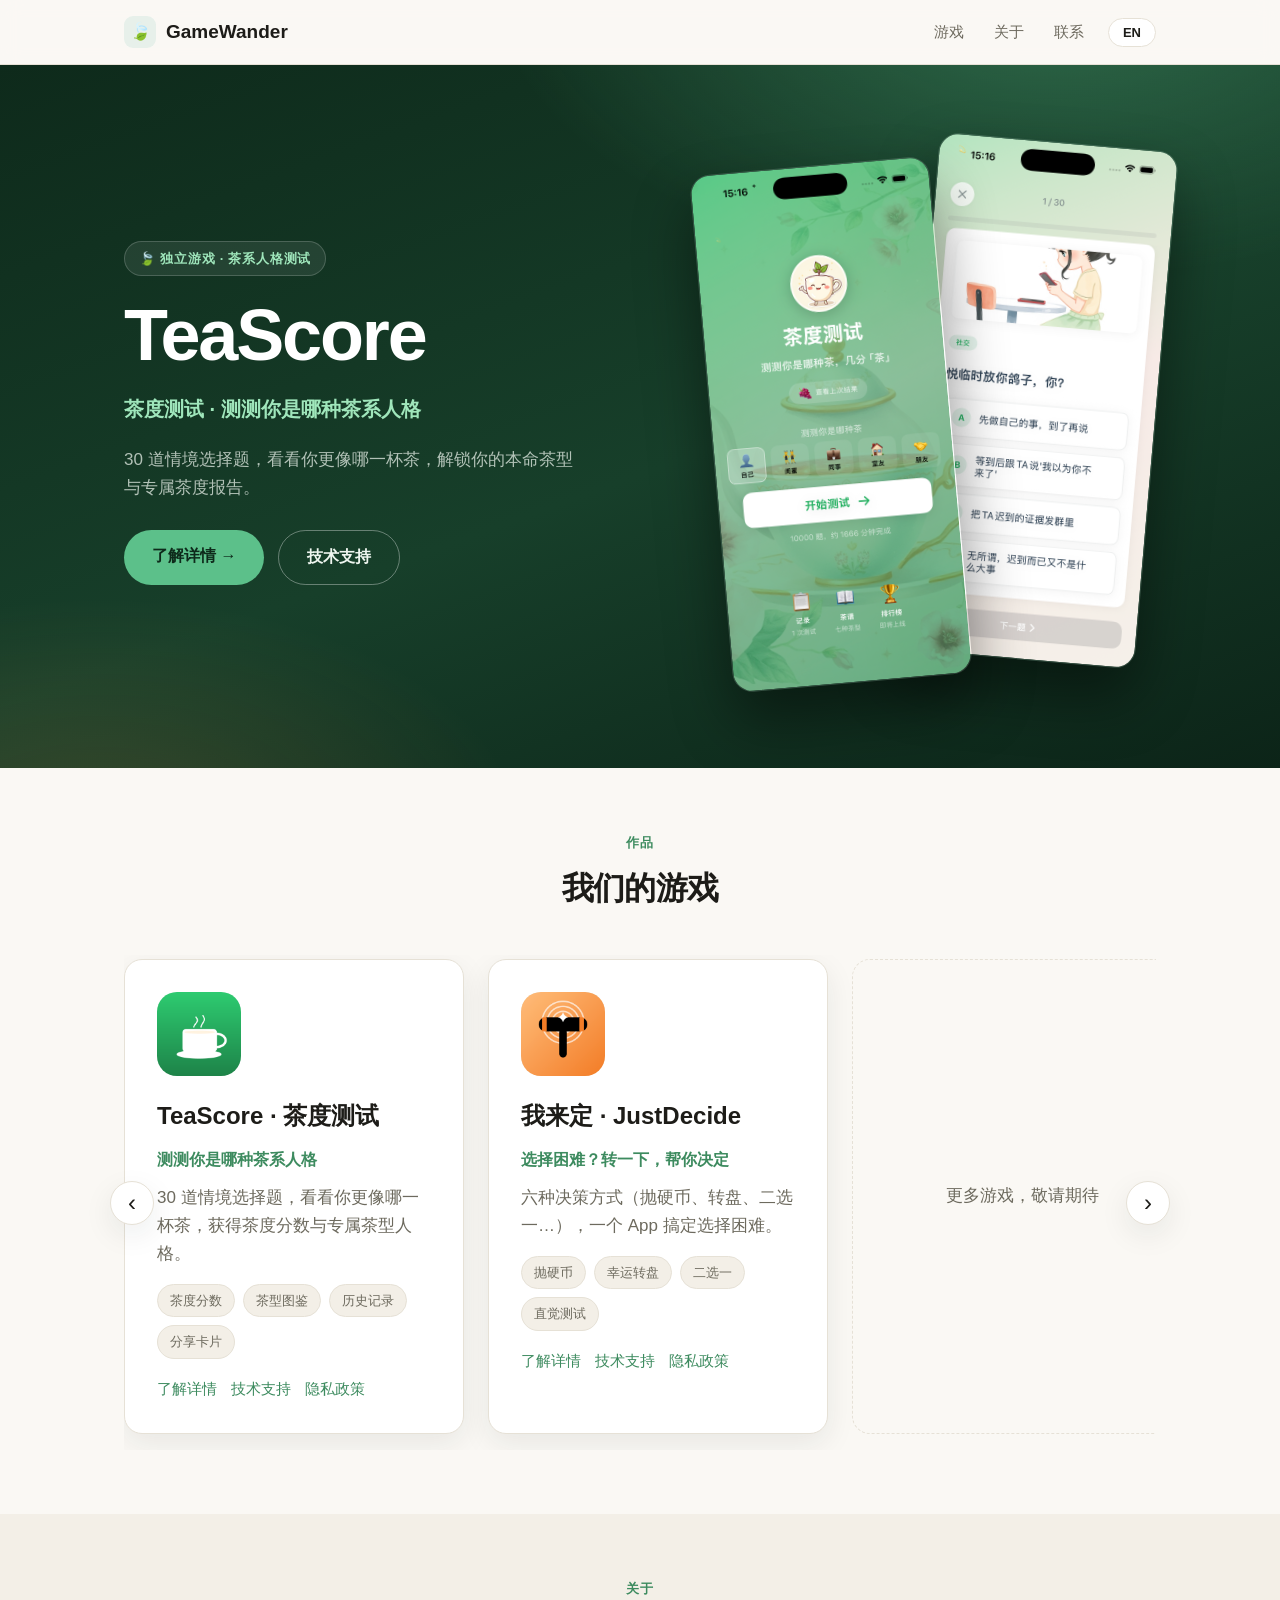
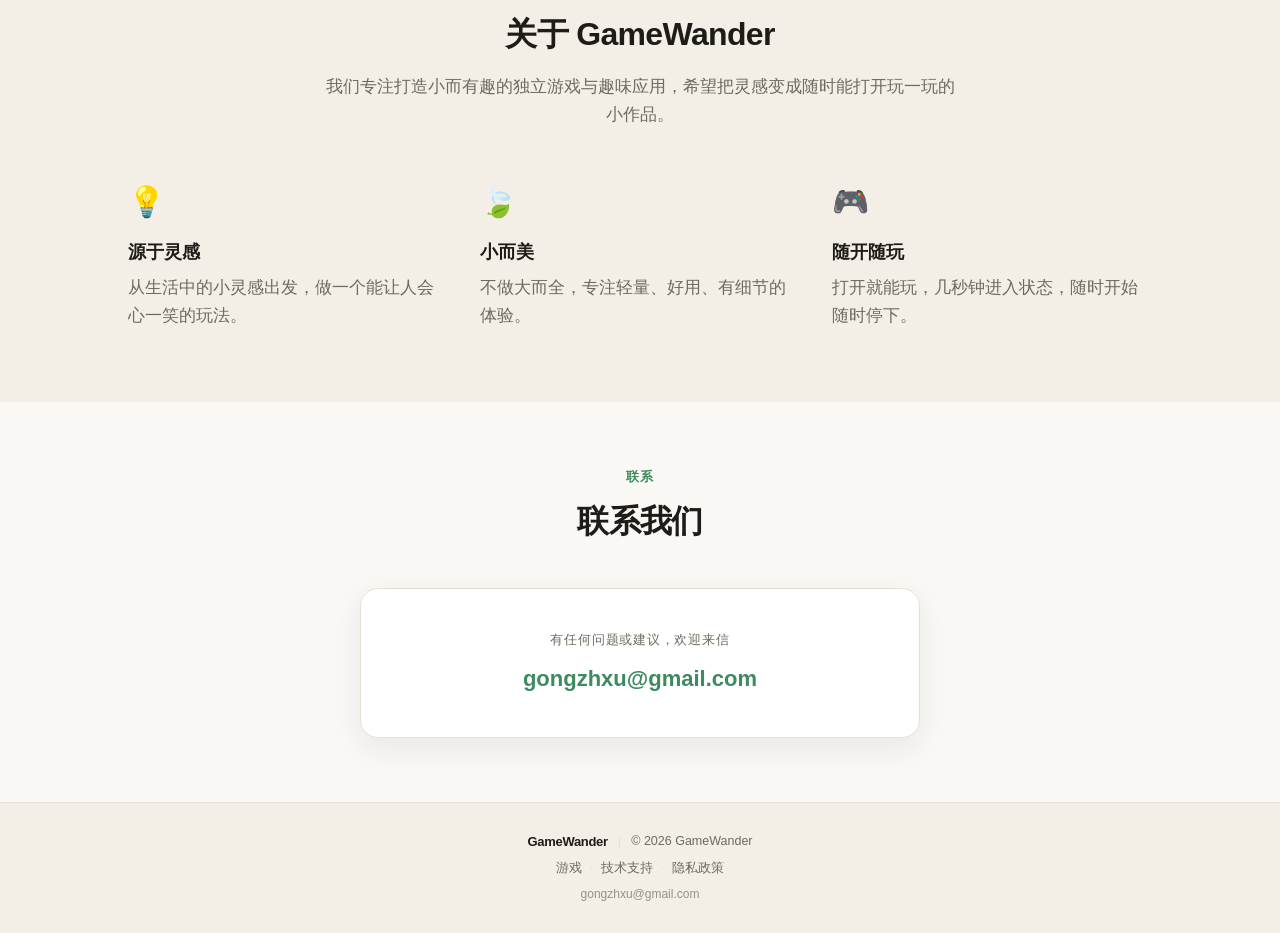
==== commit 4ddb27e0: "全站支持中英切换按钮 - 导航栏加「EN / 中文」切换按钮（7 个页面） - 统一语言逻辑：URL ?lang 优先，其次 localStorage 记忆，默认中文 - 新增 .lang-toggl" ====
--- a/index.html
+++ b/index.html
@@ -22,6 +22,10 @@
         <a href="#about" class="en">About</a>
         <a href="#contact" class="zh">联系</a>
         <a href="#contact" class="en">Contact</a>
+        <button class="lang-toggle" type="button" aria-label="切换语言 / Switch language">
+          <span class="zh">EN</span>
+          <span class="en">中文</span>
+        </button>
       </nav>
     </div>
   </header>
@@ -209,8 +213,20 @@
 
   <script>
     (function () {
-      if (new URLSearchParams(location.search).get("lang") === "en") {
-        document.documentElement.lang = "en";
+      var html = document.documentElement;
+      var KEY = "gw_lang";
+      var fromUrl = new URLSearchParams(location.search).get("lang");
+      var stored = null;
+      try { stored = localStorage.getItem(KEY); } catch (e) {}
+      var lang = fromUrl || stored || "zh-Hans";
+      html.lang = lang === "en" ? "en" : "zh-Hans";
+      var toggle = document.querySelector(".lang-toggle");
+      if (toggle) {
+        toggle.addEventListener("click", function () {
+          var next = html.lang === "en" ? "zh-Hans" : "en";
+          html.lang = next;
+          try { localStorage.setItem(KEY, next); } catch (e) {}
+        });
       }
     })();
   </script>
--- a/assets/style.css
+++ b/assets/style.css
@@ -99,6 +99,20 @@
   border-radius: 8px;
 }
 .nav a:hover { color: var(--fg); background: var(--bg-alt); text-decoration: none; }
+.lang-toggle {
+  margin-left: 6px;
+  padding: 6px 14px;
+  border: 1px solid var(--border);
+  border-radius: 999px;
+  background: var(--card);
+  color: var(--fg);
+  font-size: 13px;
+  font-weight: 600;
+  cursor: pointer;
+  white-space: nowrap;
+  transition: background 0.15s ease, color 0.15s ease;
+}
+.lang-toggle:hover { background: var(--accent); color: #fff; border-color: var(--accent); }
 
 /* ===== Hero ===== */
 .hero {
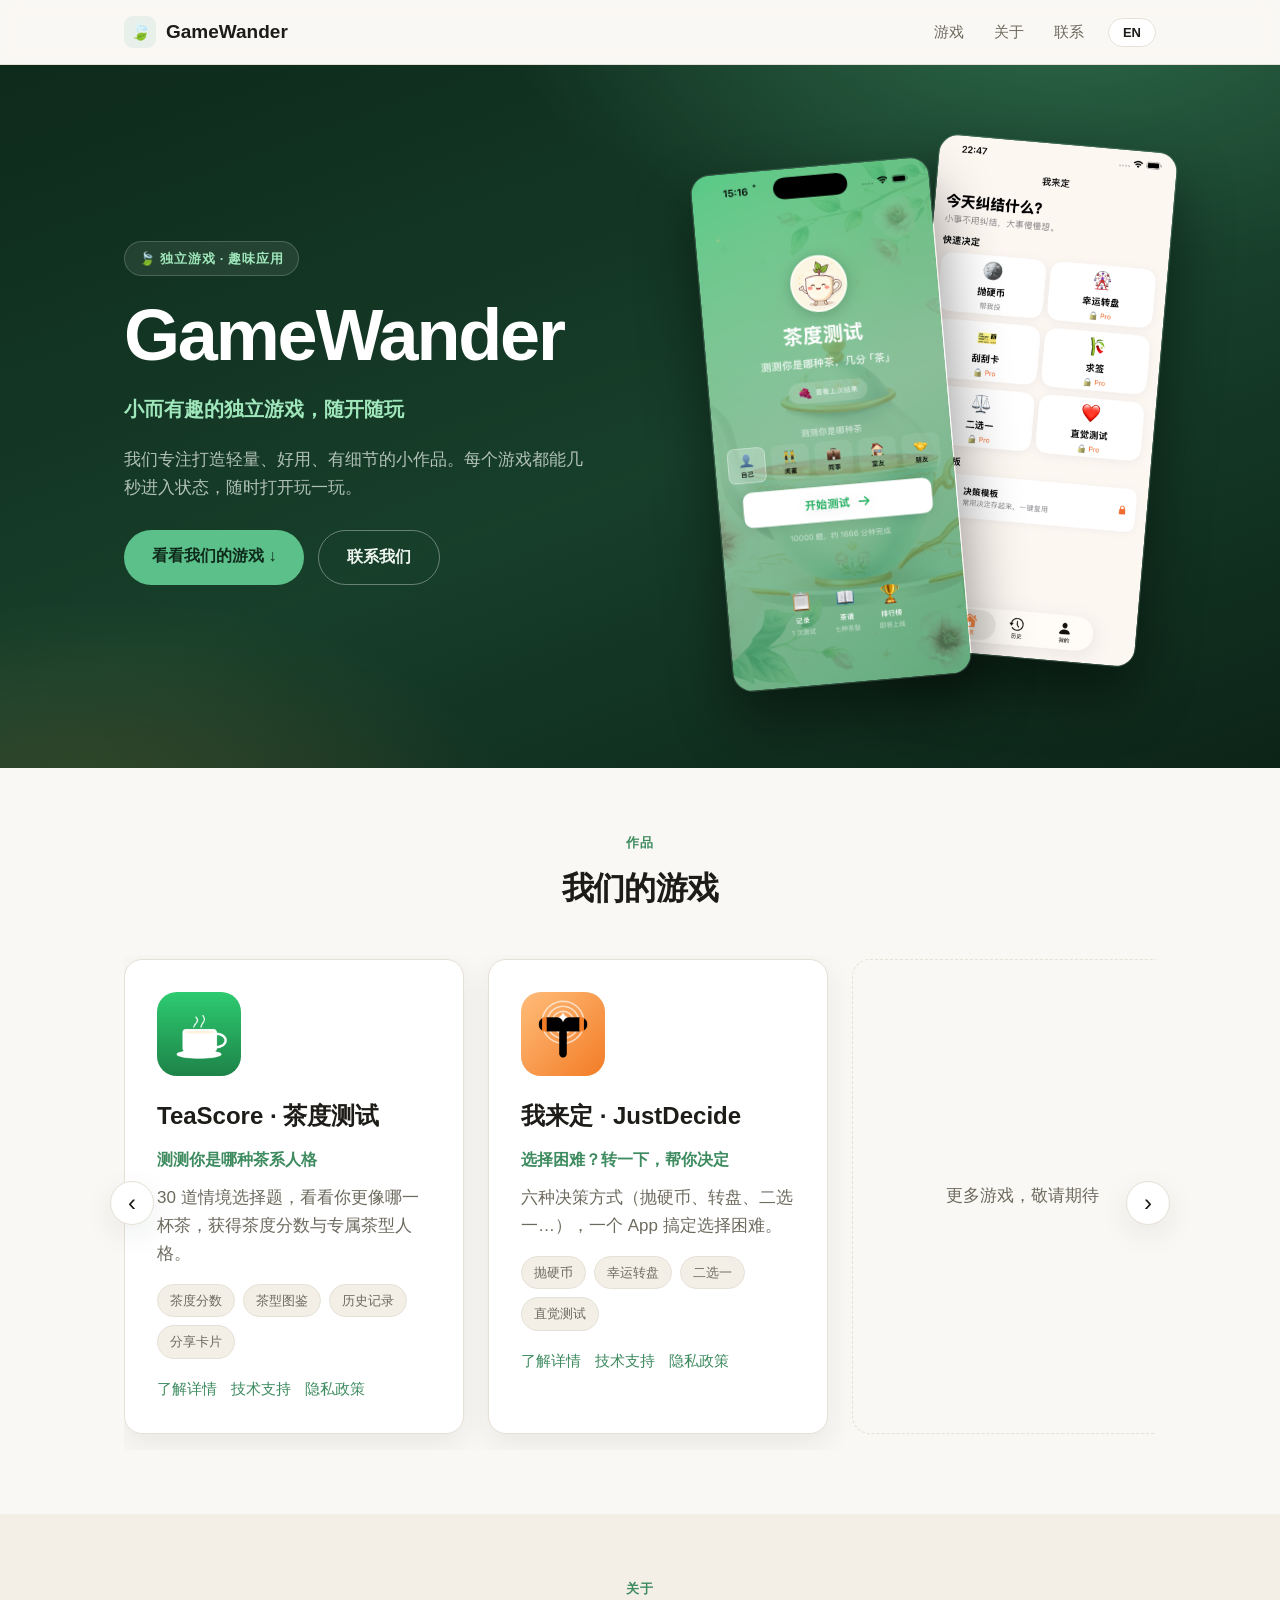
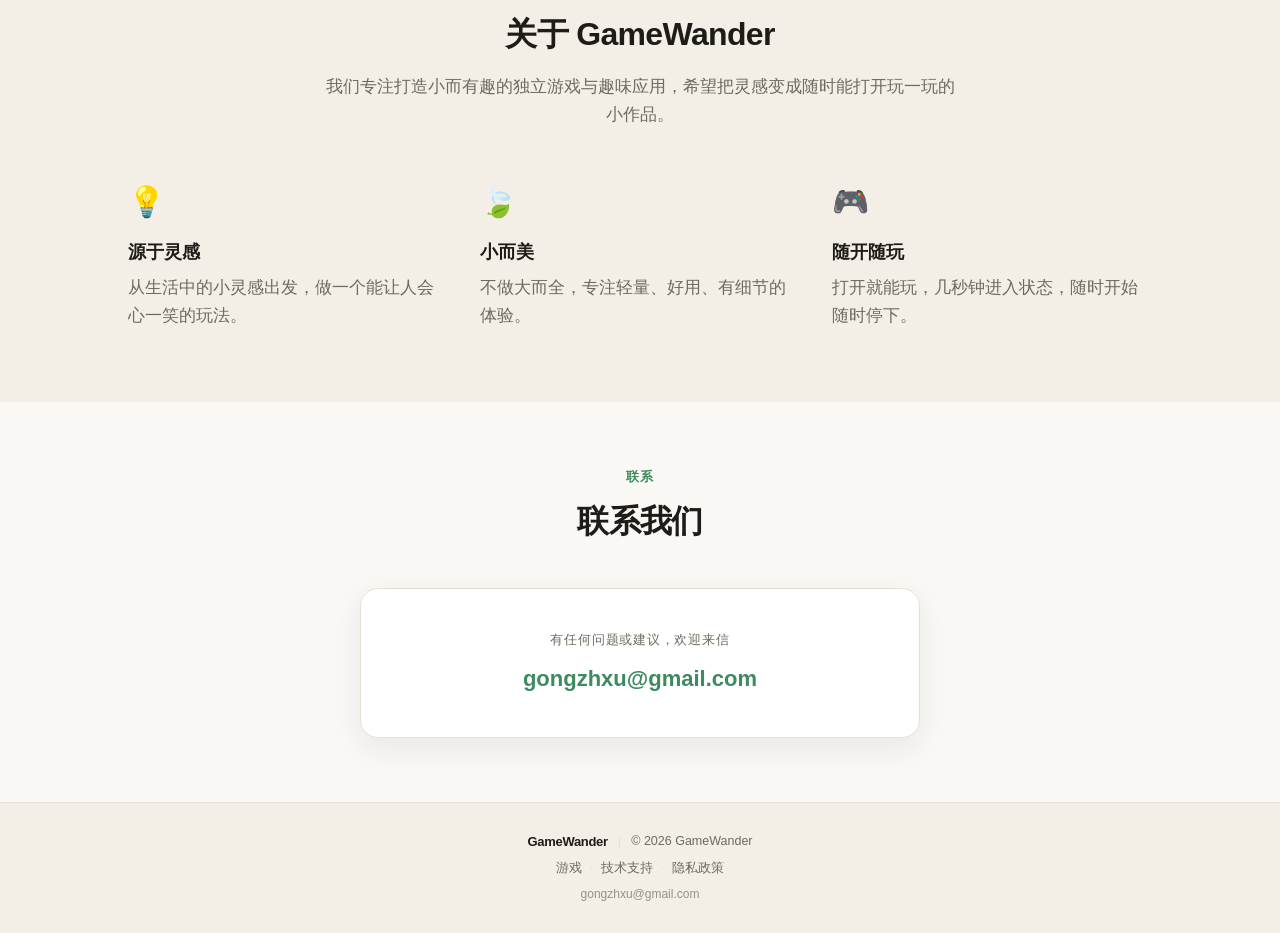
==== commit 75f770ed: "首页改为工作室汇总：hero 通用化，展示多款游戏入口" ====
--- a/index.html
+++ b/index.html
@@ -35,23 +35,23 @@
       <div class="container">
         <div class="game-hero-grid">
           <div class="game-hero-copy">
-            <span class="badge zh">🍃 独立游戏 · 茶系人格测试</span>
-            <span class="badge en">🍃 Indie game · Tea personality quiz</span>
-            <h1>TeaScore</h1>
-            <p class="tagline zh">茶度测试 · 测测你是哪种茶系人格</p>
-            <p class="tagline en">Discover Your Tea Personality</p>
-            <p class="sub zh">30 道情境选择题，看看你更像哪一杯茶，解锁你的本命茶型与专属茶度报告。</p>
-            <p class="sub en">Answer 30 fun questions, find your tea type, and unlock your TeaScore report.</p>
+            <span class="badge zh">🍃 独立游戏 · 趣味应用</span>
+            <span class="badge en">🍃 Indie games · fun apps</span>
+            <h1>GameWander</h1>
+            <p class="tagline zh">小而有趣的独立游戏，随开随玩</p>
+            <p class="tagline en">Small, playful indie games</p>
+            <p class="sub zh">我们专注打造轻量、好用、有细节的小作品。每个游戏都能几秒进入状态，随时打开玩一玩。</p>
+            <p class="sub en">We craft lightweight, focused little games — each one opens and plays within seconds.</p>
             <div class="cta">
-              <a class="btn zh" href="./teascore/">了解详情 →</a>
-              <a class="btn en" href="./teascore/">Learn more →</a>
-              <a class="btn ghost zh" href="./teascore/support/">技术支持</a>
-              <a class="btn ghost en" href="./teascore/support/">Support</a>
+              <a class="btn zh" href="#games">看看我们的游戏 ↓</a>
+              <a class="btn en" href="#games">See our games ↓</a>
+              <a class="btn ghost zh" href="#contact">联系我们</a>
+              <a class="btn ghost en" href="#contact">Contact</a>
             </div>
           </div>
           <div class="game-hero-visual">
-            <img class="shot shot-a" src="teascore/images/screenshot1.png" alt="TeaScore 界面截图 1" loading="eager" />
-            <img class="shot shot-b" src="teascore/images/screenshot2.png" alt="TeaScore 界面截图 2" loading="eager" />
+            <img class="shot shot-a" src="teascore/images/screenshot1.png" alt="TeaScore 界面截图" loading="eager" />
+            <img class="shot shot-b" src="justdecide/images/screenshot1.png" alt="我来定 界面截图" loading="eager" />
           </div>
         </div>
       </div>
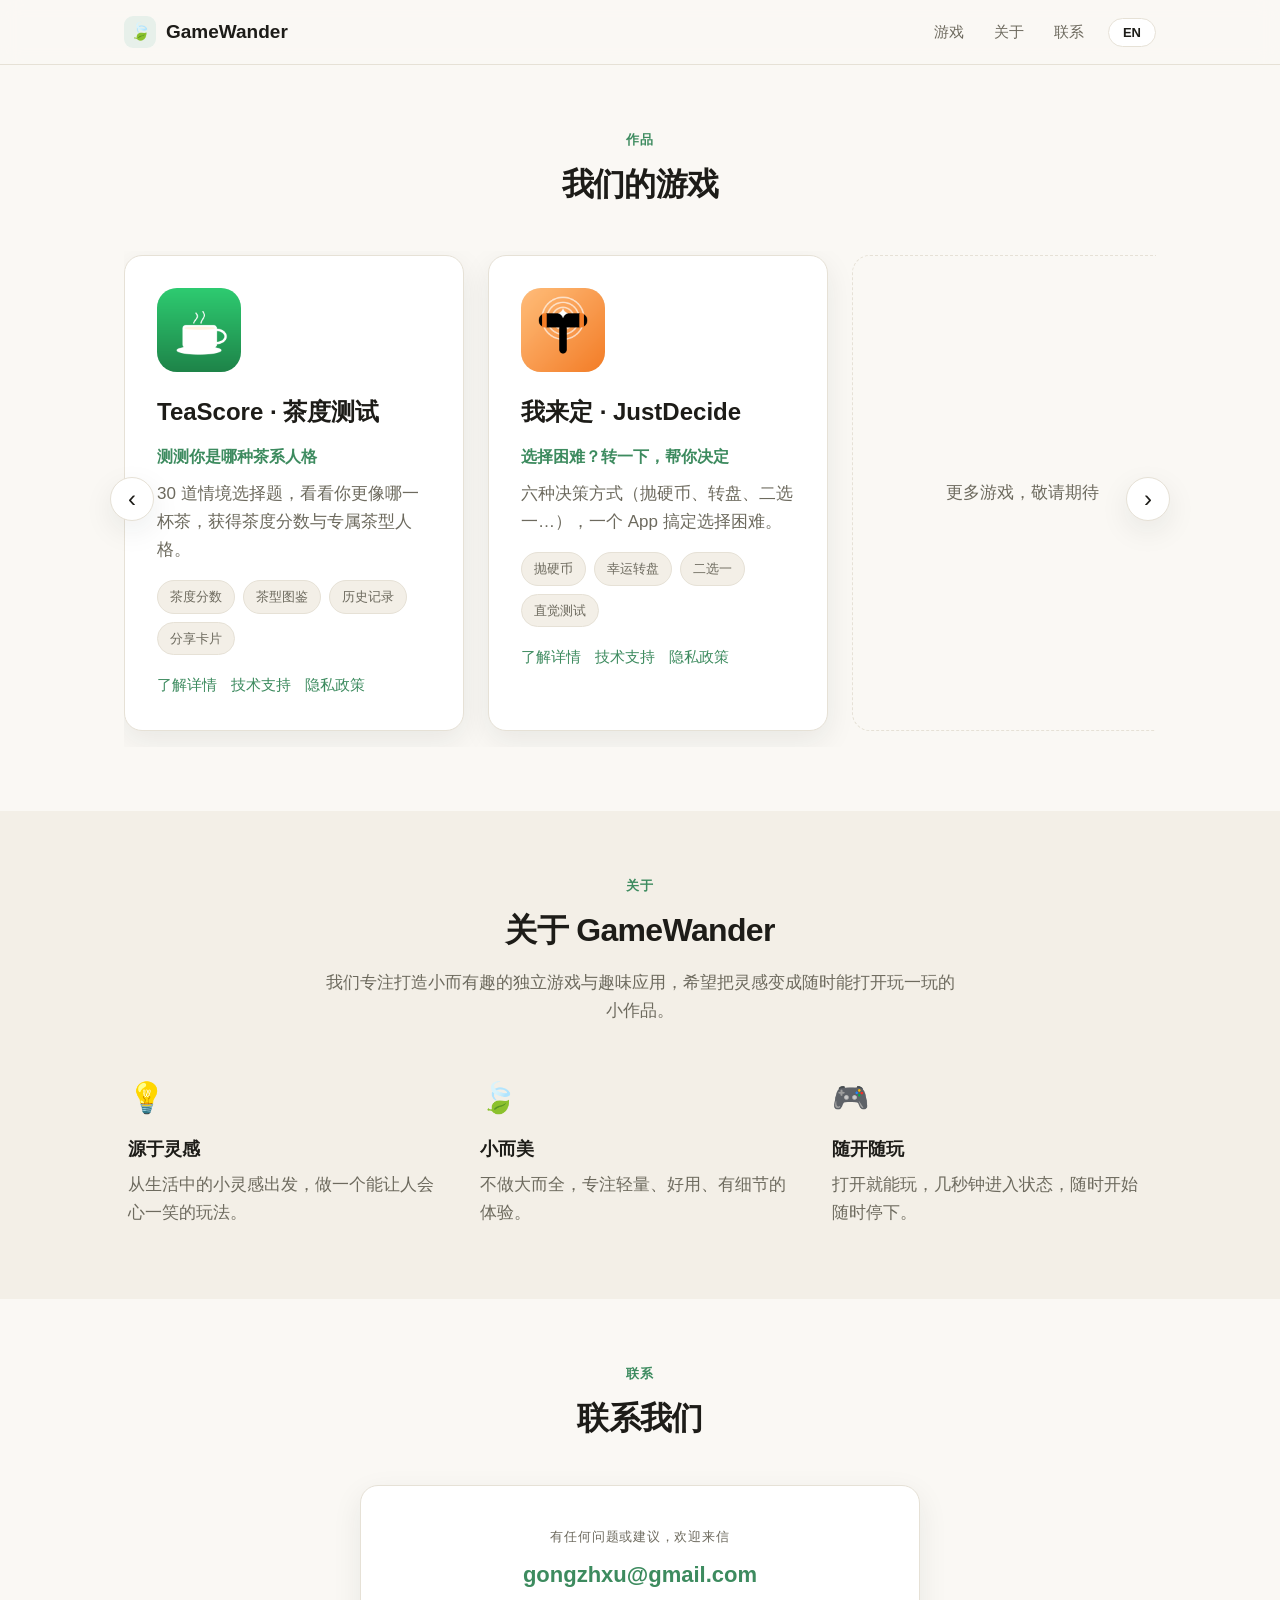
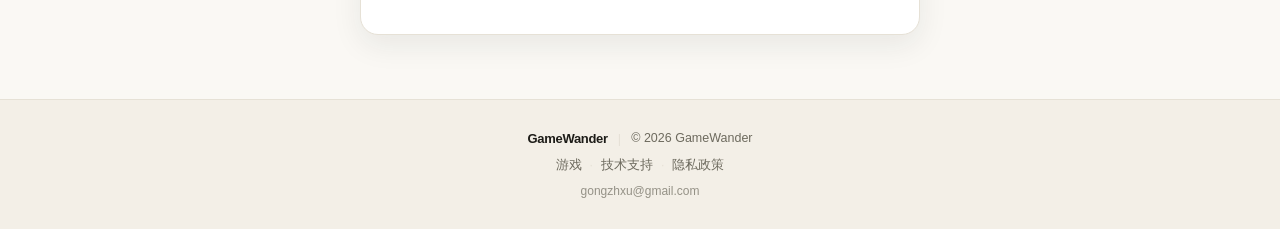
==== commit c3a106bd: "首页去掉 hero 介绍，直接展示游戏卡片汇总" ====
--- a/index.html
+++ b/index.html
@@ -31,32 +31,6 @@
   </header>
 
   <main>
-    <section class="game-hero" id="top">
-      <div class="container">
-        <div class="game-hero-grid">
-          <div class="game-hero-copy">
-            <span class="badge zh">🍃 独立游戏 · 趣味应用</span>
-            <span class="badge en">🍃 Indie games · fun apps</span>
-            <h1>GameWander</h1>
-            <p class="tagline zh">小而有趣的独立游戏，随开随玩</p>
-            <p class="tagline en">Small, playful indie games</p>
-            <p class="sub zh">我们专注打造轻量、好用、有细节的小作品。每个游戏都能几秒进入状态，随时打开玩一玩。</p>
-            <p class="sub en">We craft lightweight, focused little games — each one opens and plays within seconds.</p>
-            <div class="cta">
-              <a class="btn zh" href="#games">看看我们的游戏 ↓</a>
-              <a class="btn en" href="#games">See our games ↓</a>
-              <a class="btn ghost zh" href="#contact">联系我们</a>
-              <a class="btn ghost en" href="#contact">Contact</a>
-            </div>
-          </div>
-          <div class="game-hero-visual">
-            <img class="shot shot-a" src="teascore/images/screenshot1.png" alt="TeaScore 界面截图" loading="eager" />
-            <img class="shot shot-b" src="justdecide/images/screenshot1.png" alt="我来定 界面截图" loading="eager" />
-          </div>
-        </div>
-      </div>
-    </section>
-
     <section class="section" id="games">
       <div class="container">
         <div class="section-head">
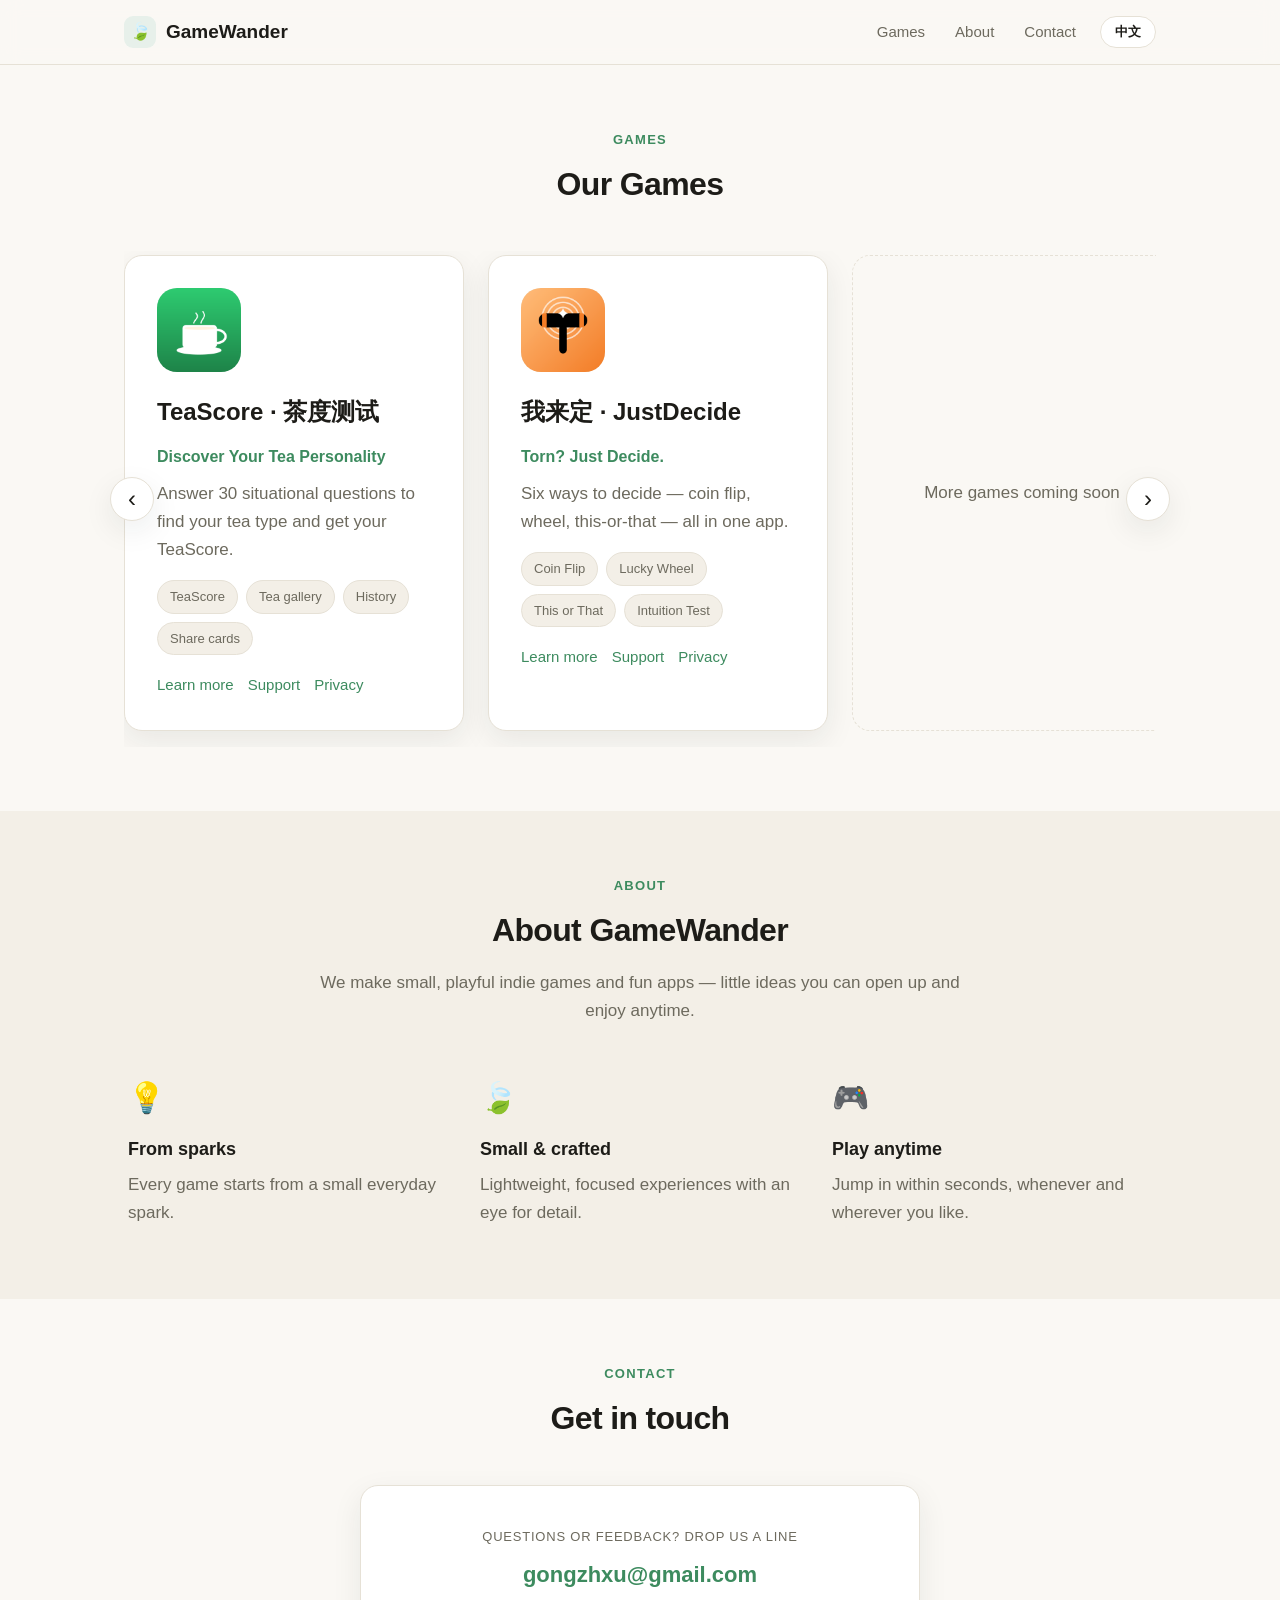
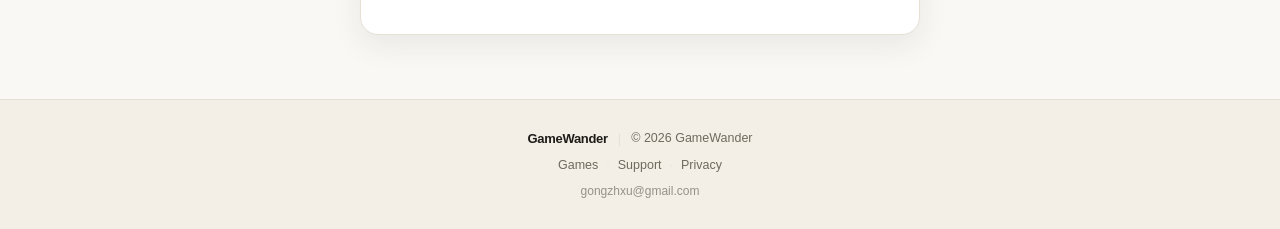
==== commit 2aee0213: "全站语言跟随浏览器/系统语言，默认英文（无闪烁）" ====
--- a/index.html
+++ b/index.html
@@ -1,5 +1,5 @@
 <!DOCTYPE html>
-<html lang="zh-Hans">
+<html lang="en">
 <head>
   <meta charset="UTF-8" />
   <meta name="viewport" content="width=device-width, initial-scale=1" />
@@ -7,7 +7,20 @@
   <meta name="description" content="GameWander 是一支打造小而有趣独立游戏与趣味应用的工作室，随开随玩。" />
   <link rel="stylesheet" href="assets/style.css" />
   <link rel="icon" href="teascore/images/app-icon.png" />
+  <script>
+    (function () {
+      var html = document.documentElement;
+      var KEY = "gw_lang";
+      var fromUrl = new URLSearchParams(location.search).get("lang");
+      var stored = null;
+      try { stored = localStorage.getItem(KEY); } catch (e) {}
+      var nav = (navigator.language || navigator.userLanguage || "").toLowerCase();
+      var lang = fromUrl || stored || (nav.indexOf("zh") === 0 ? "zh-Hans" : "en");
+      html.lang = lang === "en" ? "en" : "zh-Hans";
+    })();
+  </script>
 </head>
+
 <body>
   <header class="site-header">
     <div class="container nav-row">
@@ -189,11 +202,6 @@
     (function () {
       var html = document.documentElement;
       var KEY = "gw_lang";
-      var fromUrl = new URLSearchParams(location.search).get("lang");
-      var stored = null;
-      try { stored = localStorage.getItem(KEY); } catch (e) {}
-      var lang = fromUrl || stored || "zh-Hans";
-      html.lang = lang === "en" ? "en" : "zh-Hans";
       var toggle = document.querySelector(".lang-toggle");
       if (toggle) {
         toggle.addEventListener("click", function () {
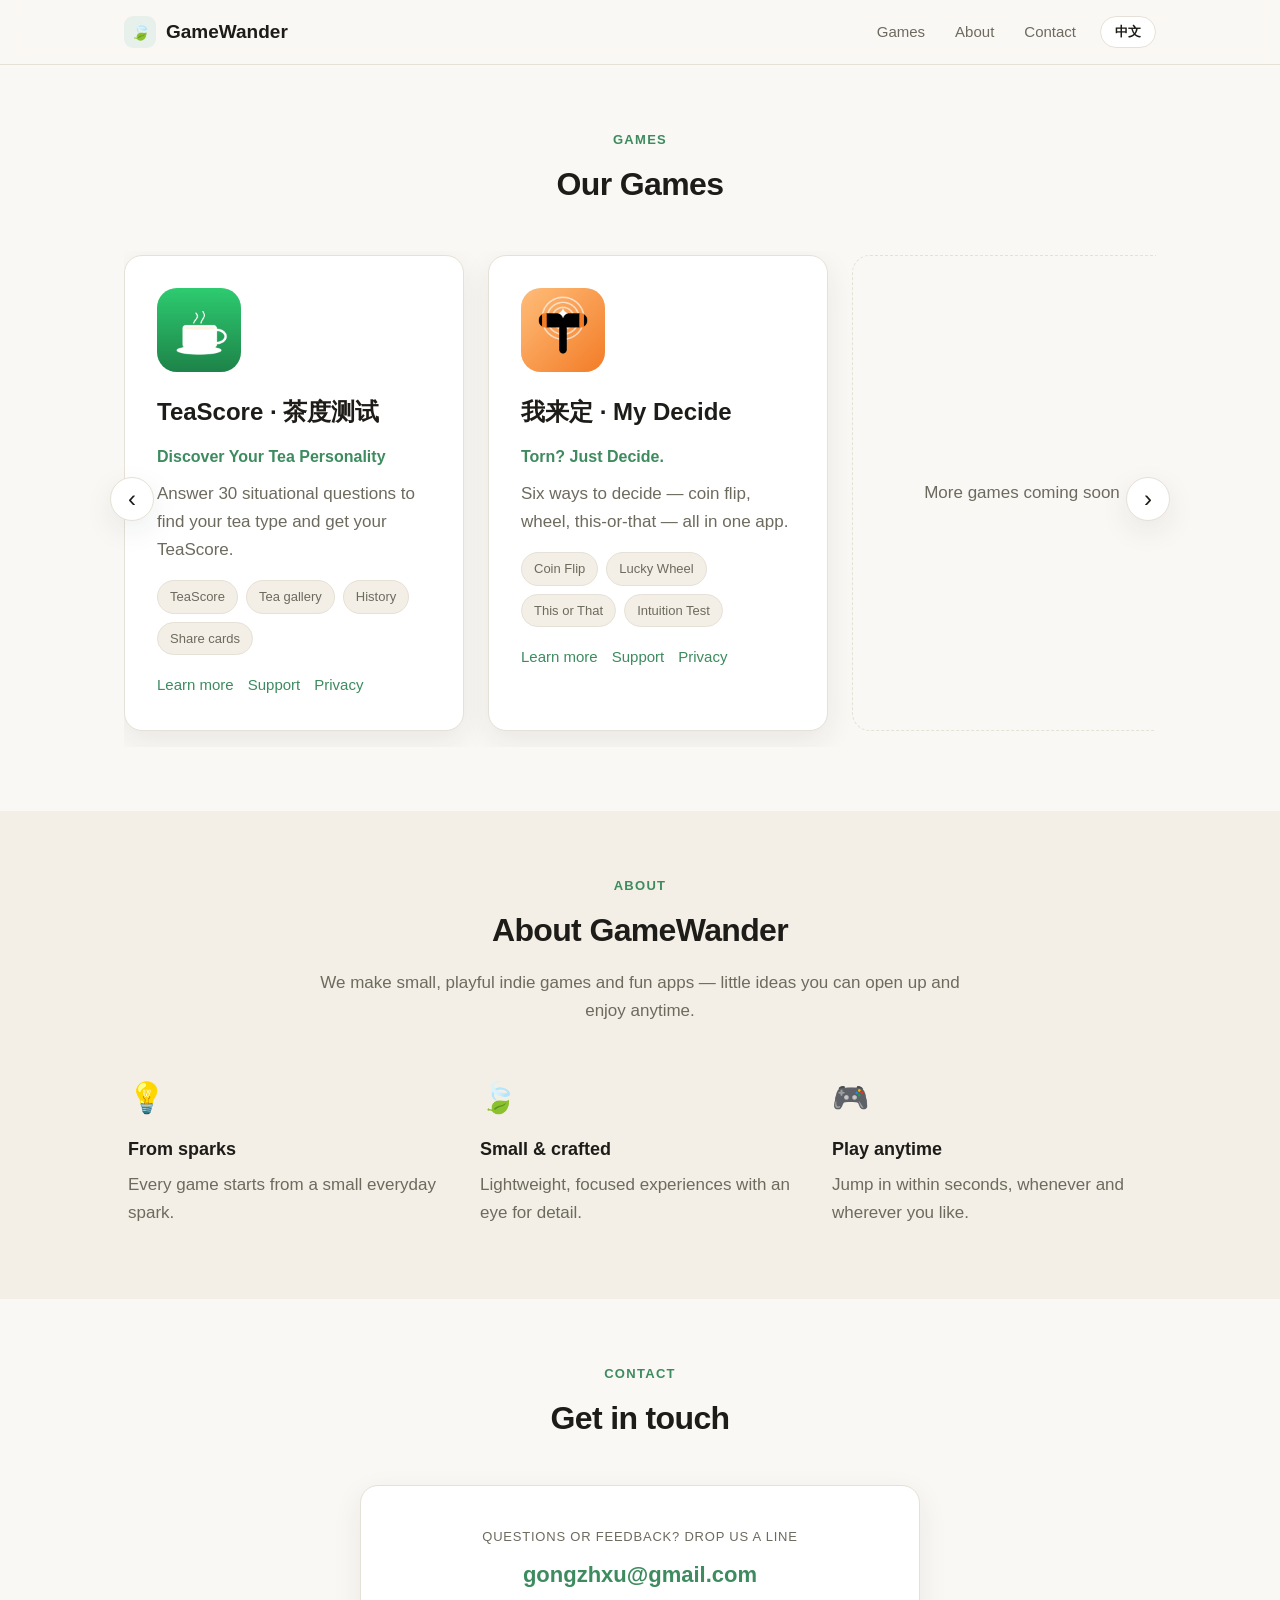
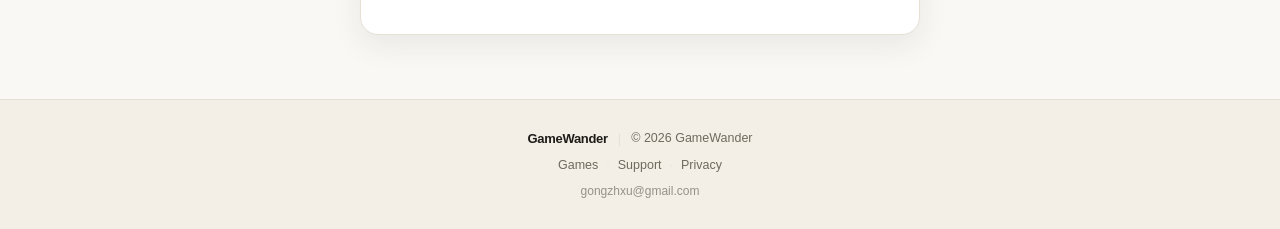
==== commit dcc715c3: "feat: 名字修改" ====
--- a/index.html
+++ b/index.html
@@ -89,7 +89,7 @@
             <div class="body">
               <a class="card-title" href="./justdecide/">
                 <div class="title-row">
-                  <h3>我来定 · JustDecide</h3>
+                  <h3>我来定 · My Decide</h3>
                   <span class="tagline zh">选择困难？转一下，帮你决定</span>
                   <span class="tagline en">Torn? Just Decide.</span>
                 </div>
